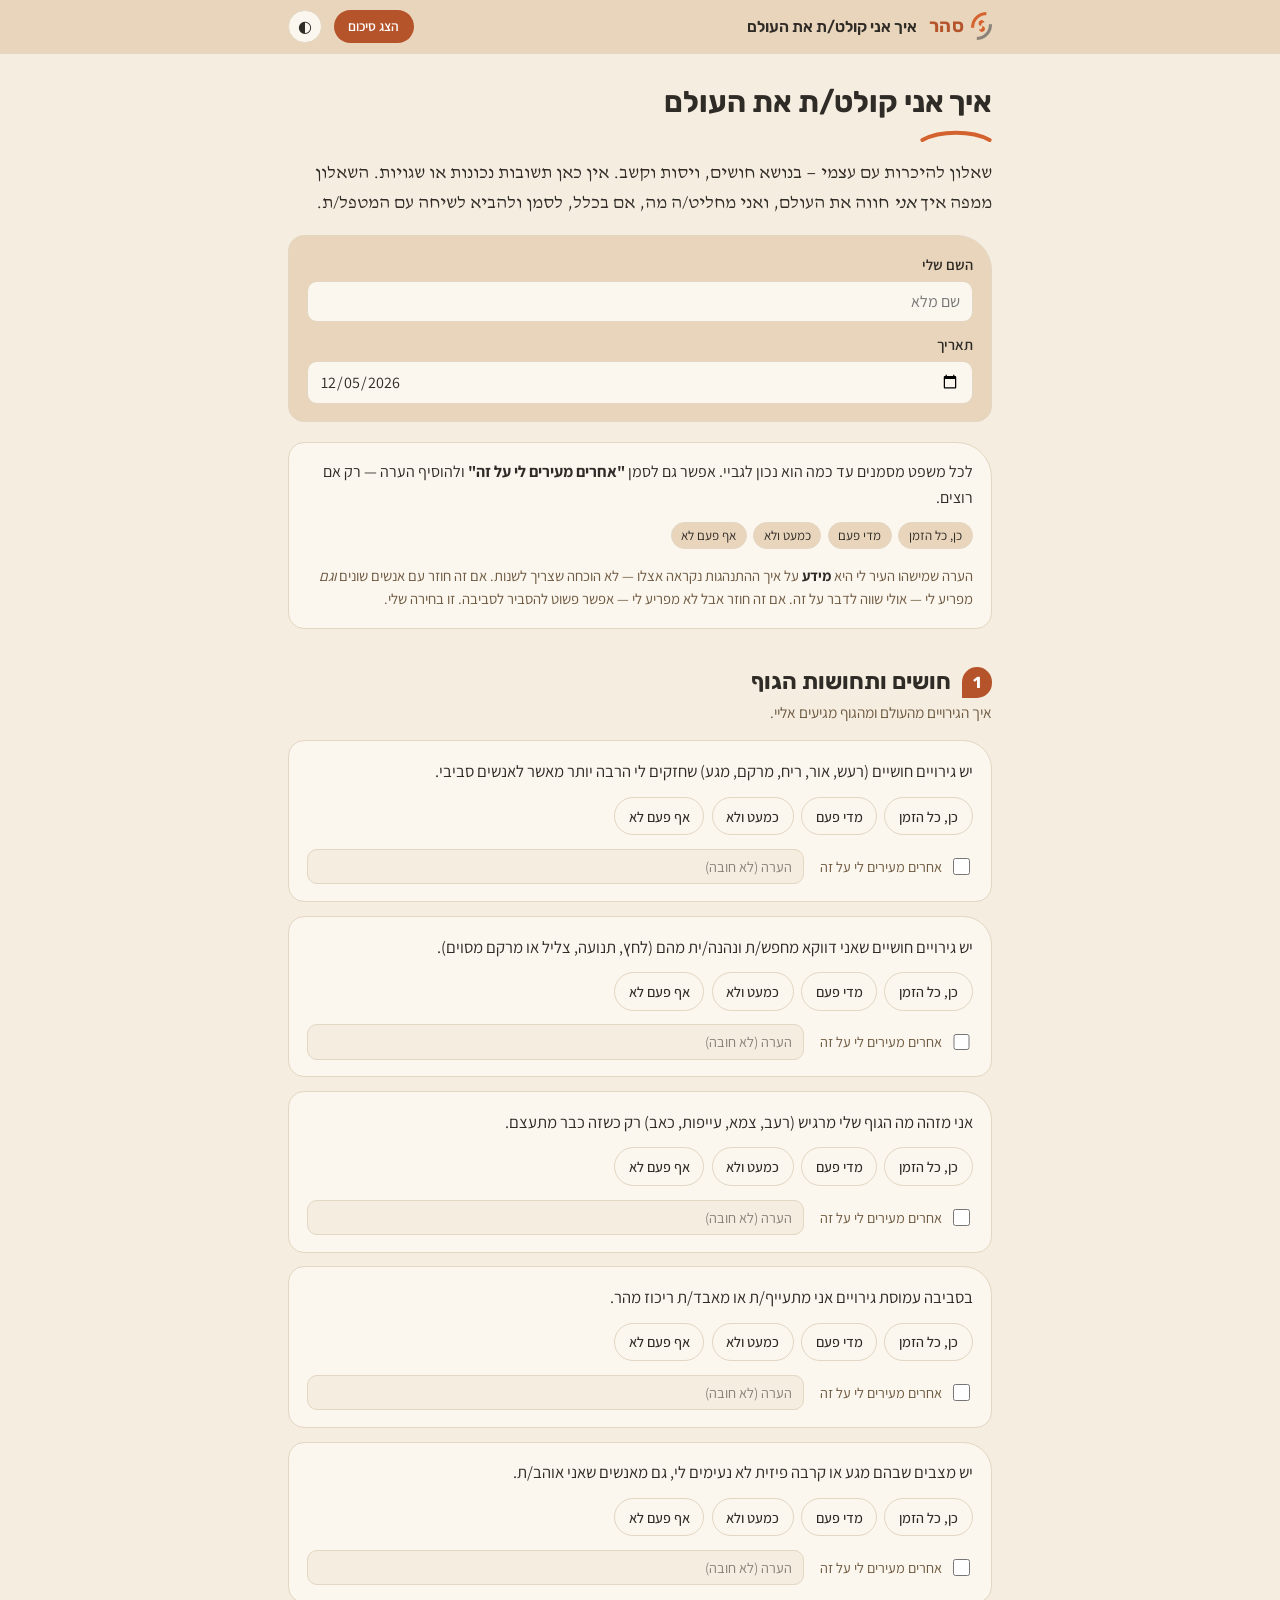
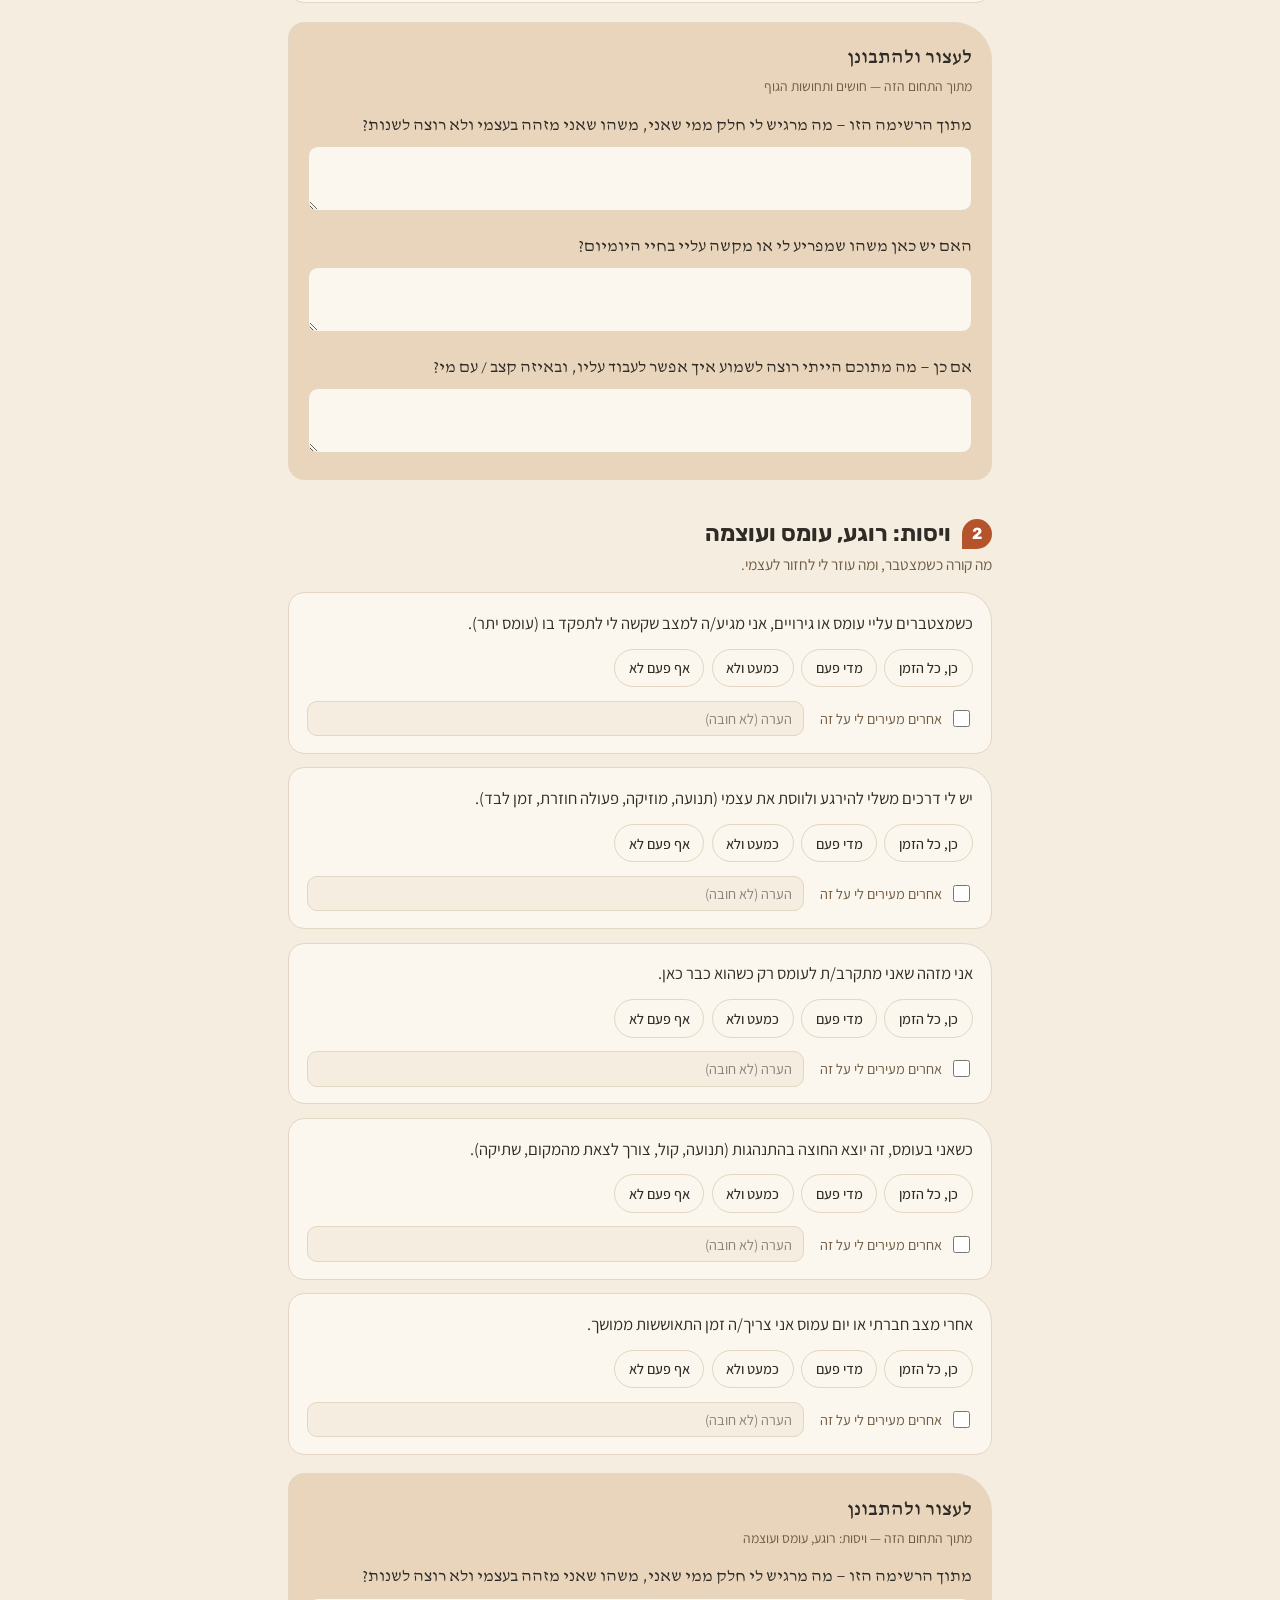
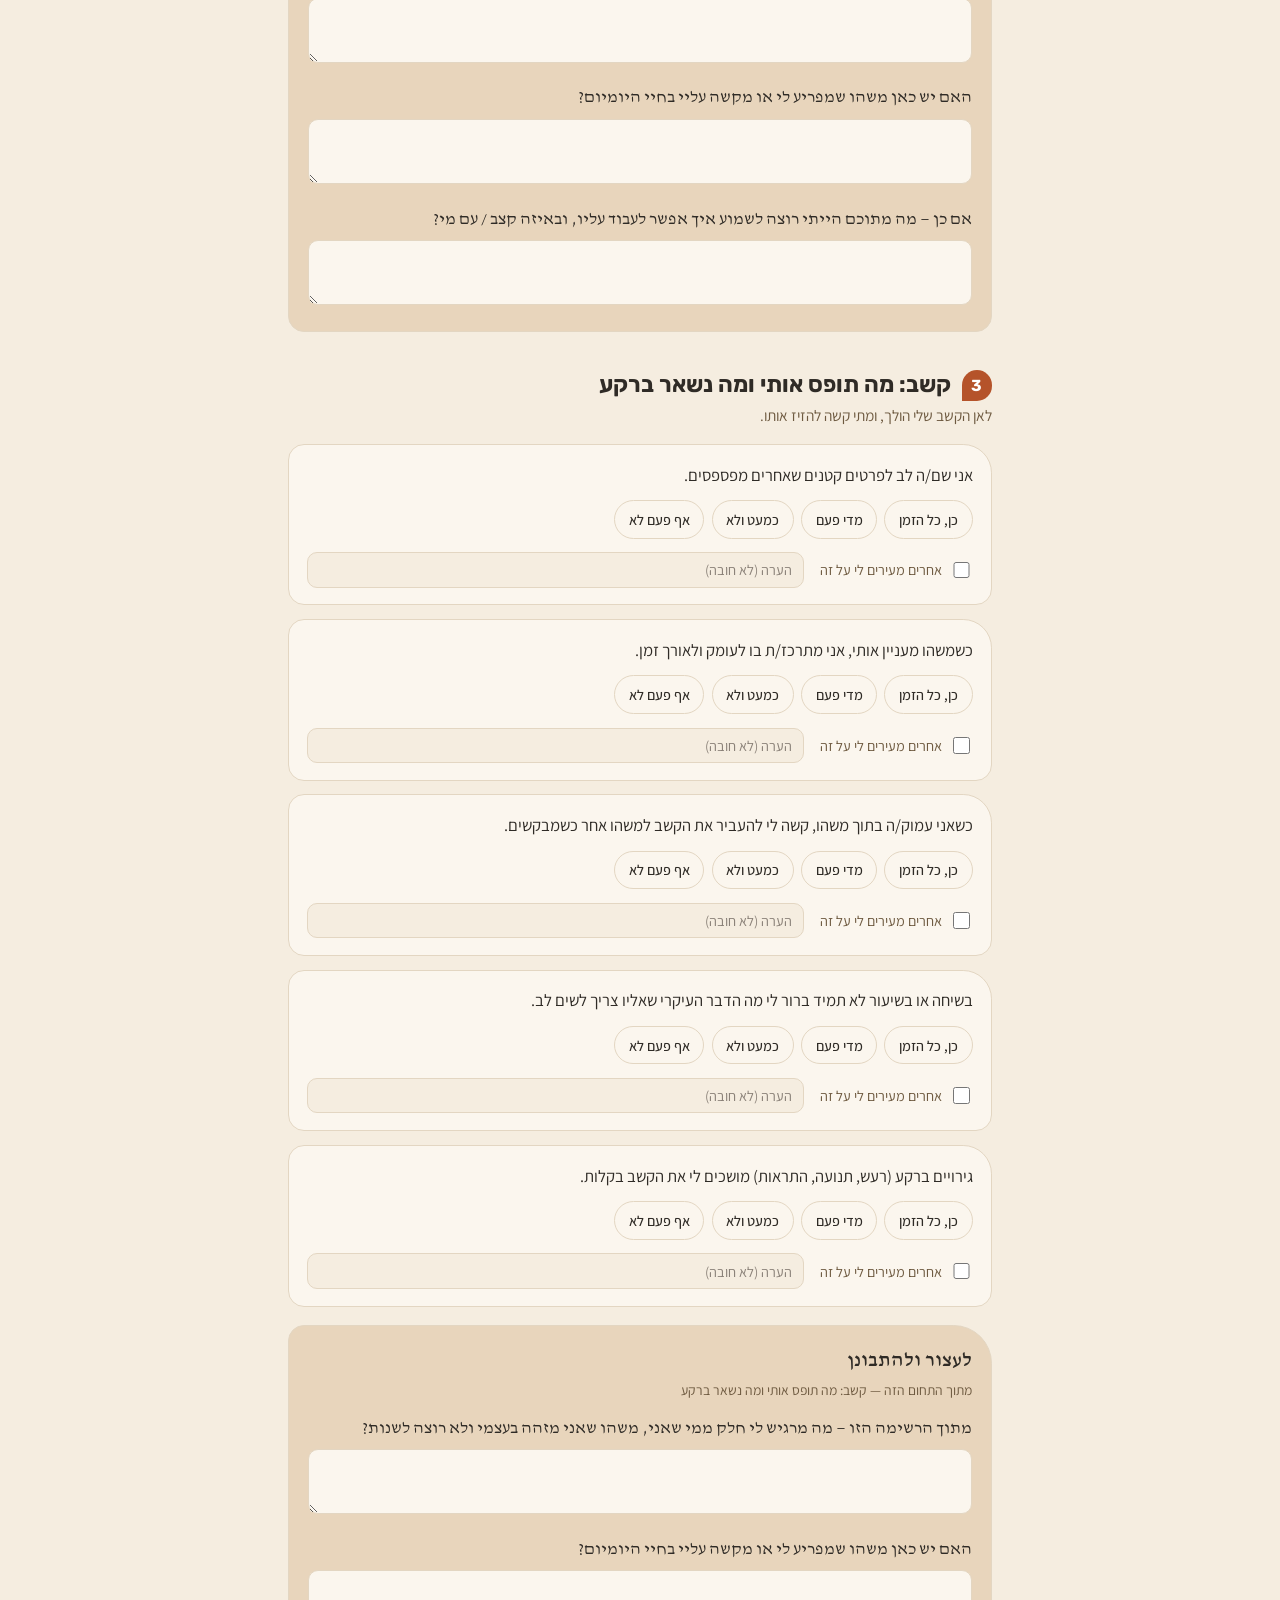
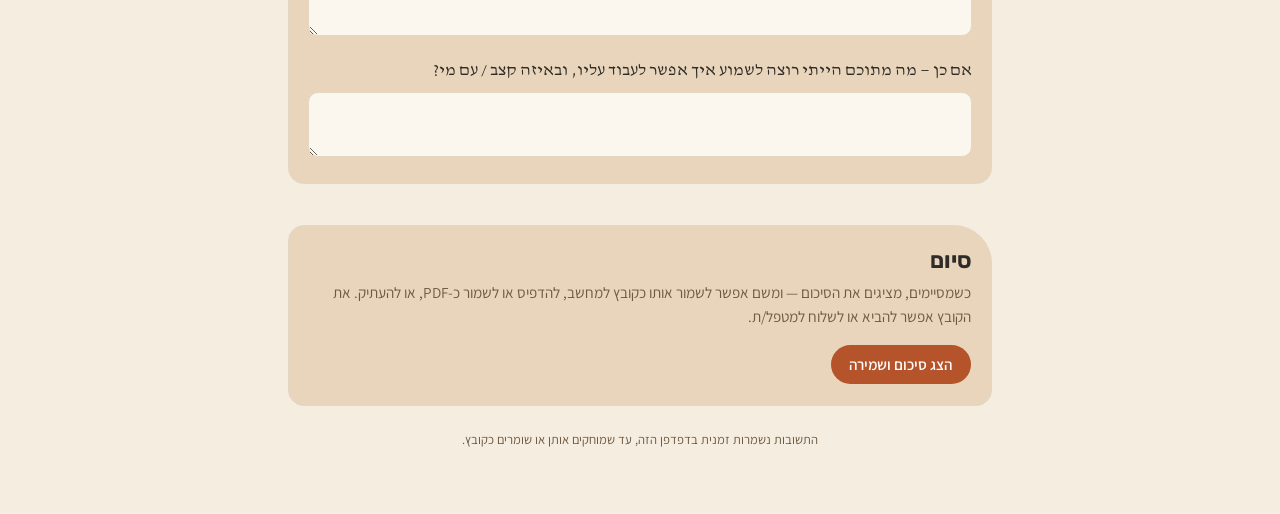
==== index.html @ 2cda66e0 "שמירה עצמית בלבד (הורדה/הדפסה/העתקה); הסרת שליחה ל-Drive ו-Apps Script Co-Authored-By: Claude Opus 4" ====
<!doctype html>
<html lang="he" dir="rtl">
<head>
<meta charset="utf-8">
<meta name="viewport" content="width=device-width, initial-scale=1, viewport-fit=cover">
<title>איך אני קולט את העולם — שאלון סהר</title>
<link rel="stylesheet" href="https://fonts.googleapis.com/css2?family=Rubik:wght@500;600;700&family=Assistant:wght@400;500;600;700&family=David+Libre:wght@400;500&display=swap">
<style>
  :root{
    --bg:#F5EDE0; --surface:#FBF6EE; --surface-2:#E8D5BC; --fg:#2F2B26;
    --muted:#6E5A40; --taupe:#8A8178; --line:#E3D6C2;
    --accent:#D4622E; --accent-strong:#B5532A; --chip:#FBF6EE; --err:#9a3b1f;
    --radius:16px; --maxw:46rem;
    --head:"Rubik",system-ui,-apple-system,"Segoe UI",sans-serif;
    --body:"Assistant",system-ui,-apple-system,"Segoe UI",sans-serif;
    --quote:"David Libre","Frank Ruhl Libre",Georgia,serif;
  }
  @media (prefers-color-scheme:dark){:root:not([data-theme="light"]){
    --bg:#241F1A; --surface:#2E2823; --surface-2:#39312A; --fg:#EDE4D6;
    --muted:#C2AE92; --taupe:#9E9488; --line:#413830;
    --accent:#E07B45; --accent-strong:#C9632F; --chip:#39312A; --err:#f0a07a; color-scheme:dark;
  }}
  :root[data-theme="dark"]{
    --bg:#241F1A; --surface:#2E2823; --surface-2:#39312A; --fg:#EDE4D6;
    --muted:#C2AE92; --taupe:#9E9488; --line:#413830;
    --accent:#E07B45; --accent-strong:#C9632F; --chip:#39312A; --err:#f0a07a; color-scheme:dark;
  }
  *{box-sizing:border-box}
  html,body{margin:0}
  body{background:var(--bg);color:var(--fg);font-family:var(--body);line-height:1.6;font-size:16px}
  img{max-width:100%}
  [hidden]{display:none!important}
  .wrap{max-width:var(--maxw);margin-inline:auto;
    padding-left:max(16px,env(safe-area-inset-left,0px));
    padding-right:max(16px,env(safe-area-inset-right,0px));
    padding-block:0 4rem}
  h1,h2,h3{font-family:var(--head);font-weight:700;text-wrap:balance;line-height:1.25;margin:0}
  p{margin:0}

  header.bar{position:sticky;top:0;z-index:11;background:var(--surface-2);border-bottom:1px solid var(--line)}
  .bar-inner{max-width:var(--maxw);margin-inline:auto;display:flex;align-items:center;gap:.75rem;
    padding-left:max(16px,env(safe-area-inset-left,0px));
    padding-right:max(16px,env(safe-area-inset-right,0px));padding-block:.6rem}
  .brand{display:flex;align-items:center;gap:.45rem;flex:none}
  .brand img{height:1.75rem;width:auto;display:block}
  .brandmark{font-family:var(--head);font-weight:700;font-size:1.15rem;color:var(--accent-strong);letter-spacing:.02em}
  .bar-inner h1{font-size:.98rem;font-weight:600;flex:1;min-width:0;color:var(--fg)}
  .bar-btn{font-family:var(--body);font-size:.85rem;font-weight:600;cursor:pointer;
    background:var(--surface);color:var(--fg);border:1px solid var(--line);
    border-radius:999px;padding:.4rem .85rem;white-space:nowrap}
  .bar-btn.primary{background:var(--accent-strong);color:#fff;border-color:transparent}
  .icon-btn{background:var(--surface);border:1px solid var(--line);border-radius:999px;width:2.1rem;height:2.1rem;
    cursor:pointer;color:var(--fg);font-size:1rem;display:grid;place-items:center;flex:none}

  .intro{margin-top:1.9rem}
  .intro h2{font-size:1.85rem;margin-bottom:.4rem}
  .arc{display:block;width:4.5rem;height:.9rem;margin-bottom:1rem}
  .lead{color:var(--fg);font-family:var(--quote);font-size:1.12rem;line-height:1.7}
  .lead em{font-style:italic}
  .note-box{background:var(--surface);border:1px solid var(--line);border-radius:var(--radius);
    border-top-right-radius:2.2rem;padding:1.05rem 1.15rem;margin-top:1.25rem}
  .note-box strong{color:var(--fg);font-weight:700}
  .scale-legend{display:flex;flex-wrap:wrap;gap:.4rem;margin-top:.7rem;font-size:.82rem;color:var(--muted)}
  .scale-legend span{background:var(--surface-2);border:1px solid var(--line);border-radius:999px;padding:.15rem .6rem;color:var(--fg)}

  .name-box{background:var(--surface-2);border:1px solid var(--line);border-radius:var(--radius);
    border-top-right-radius:2.2rem;padding:1.05rem 1.15rem;margin-top:1rem;display:grid;gap:.7rem}
  .name-box .fld{display:flex;flex-direction:column;gap:.3rem}
  .name-box label{font-size:.92rem;font-weight:600;color:var(--fg)}
  .name-box input{background:var(--surface);border:1px solid var(--line);border-radius:10px;
    padding:.55rem .7rem;font-family:var(--body);font-size:1rem;color:var(--fg)}
  .name-box .hint{font-size:.82rem;color:var(--muted);font-weight:400}

  .domain{margin-top:2.4rem}
  .domain-head{display:flex;align-items:center;gap:.65rem;margin-bottom:.15rem}
  .domain-num{font-family:var(--head);font-weight:700;color:#fff;background:var(--accent-strong);
    width:1.9rem;height:1.9rem;border-radius:999px 999px 999px .35rem;display:grid;place-items:center;font-size:1rem;flex:none}
  .domain h3{font-size:1.42rem}
  .domain-sub{color:var(--muted);font-size:.96rem;margin:.1rem 0 1rem}
  .item-group{font-family:var(--head);font-weight:600;font-size:.98rem;color:var(--accent-strong);margin:1.1rem .2rem .4rem}

  .item{background:var(--surface);border:1px solid var(--line);border-radius:var(--radius);
    border-top-right-radius:1.8rem;padding:1.05rem 1.15rem;margin-bottom:.85rem}
  .item fieldset{border:0;margin:0;padding:0}
  .item legend{font-size:1.04rem;padding:0;margin-bottom:.75rem;display:block;color:var(--fg)}
  .scale{display:flex;flex-wrap:wrap;gap:.45rem}
  .scale input{position:absolute;opacity:0;width:1px;height:1px}
  .scale label{cursor:pointer;border:1px solid var(--line);background:var(--chip);color:var(--fg);
    border-radius:999px;padding:.42rem .85rem;font-size:.9rem;font-weight:500;user-select:none;
    transition:background .12s,border-color .12s}
  .scale input:checked+label{background:var(--accent);color:#fff;border-color:transparent;font-weight:600}
  .scale input:focus-visible+label{outline:2px solid var(--accent-strong);outline-offset:2px}
  .item-extra{display:flex;flex-wrap:wrap;align-items:center;gap:.6rem 1rem;margin-top:.85rem}
  .chk{display:inline-flex;align-items:center;gap:.45rem;font-size:.9rem;color:var(--muted);cursor:pointer}
  .chk input{width:1.05rem;height:1.05rem;accent-color:var(--accent);cursor:pointer}
  .note-field{flex:1;min-width:11rem}
  .note-field input{width:100%;background:var(--bg);border:1px solid var(--line);border-radius:10px;
    padding:.45rem .65rem;font-family:var(--body);font-size:.9rem;color:var(--fg)}
  .note-field input::placeholder{color:var(--taupe)}

  .reflect{background:var(--surface-2);border:1px solid var(--line);border-radius:var(--radius);
    border-top-right-radius:2.4rem;padding:1.15rem 1.2rem;margin-top:1.15rem}
  .reflect h4{font-family:var(--quote);font-size:1.25rem;margin:0 0 .15rem;font-weight:500;color:var(--fg)}
  .reflect .r-sub{color:var(--muted);font-size:.86rem;margin-bottom:.9rem}
  .reflect label.q{display:block;font-family:var(--quote);font-size:1.05rem;margin:.95rem 0 .4rem;color:var(--fg)}
  .reflect textarea{width:100%;min-height:3.2rem;resize:vertical;background:var(--surface);
    border:1px solid var(--line);border-radius:10px;padding:.55rem .7rem;font-family:var(--body);
    font-size:.95rem;color:var(--fg);line-height:1.5}

  .summary{margin-top:2.6rem;background:var(--surface);border:1px solid var(--line);
    border-radius:var(--radius);border-top-right-radius:2.4rem;padding:1.25rem 1.25rem 1.5rem}
  .summary h2{font-size:1.5rem;margin-bottom:.3rem}
  .summary .actions{display:flex;flex-wrap:wrap;gap:.6rem;margin:.95rem 0 1.1rem}
  .sum-group{margin-top:1.4rem}
  .sum-group h3{font-size:1.12rem;color:var(--fg);margin-bottom:.5rem;padding-bottom:.3rem;border-bottom:2px solid var(--surface-2)}
  .sum-group .none{color:var(--muted);font-size:.9rem}
  .sum-list{list-style:none;padding:0;margin:0;display:flex;flex-direction:column;gap:.4rem}
  .sum-list li{background:var(--bg);border:1px solid var(--line);border-radius:10px;padding:.5rem 1.7rem .5rem .7rem;font-size:.92rem;position:relative}
  .sum-list li::before{content:"";position:absolute;right:.65rem;top:.92rem;width:.55rem;height:.55rem;
    border:2px solid var(--accent);border-top-color:transparent;border-left-color:transparent;border-radius:50%;transform:rotate(45deg)}
  .sum-list .tag{display:inline-block;font-size:.76rem;color:var(--accent-strong);font-weight:700;margin-inline-start:.4rem}
  .sum-list .mnote{display:block;color:var(--muted);font-size:.82rem;margin-top:.2rem}
  .sum-r{margin:.5rem 0 0}
  .sum-r dt{font-family:var(--quote);font-size:.98rem;margin-top:.65rem;color:var(--fg)}
  .sum-r dd{margin:.15rem 0 0;color:var(--muted);font-size:.9rem;white-space:pre-wrap}

  .submit-box{margin-top:2.6rem;background:var(--surface-2);border:1px solid var(--line);
    border-radius:var(--radius);border-top-right-radius:2.4rem;padding:1.3rem 1.25rem}
  .submit-box h2{font-size:1.4rem;margin-bottom:.3rem}
  .submit-box p{color:var(--muted);font-size:.95rem}
  .submit-box .actions{display:flex;flex-wrap:wrap;gap:.6rem;margin-top:1rem}
  .submit-box .bar-btn{font-size:.95rem;padding:.55rem 1.1rem}
  #sendStatus{margin-top:.9rem;font-weight:600;font-size:.95rem}
  #sendStatus.ok{color:var(--accent-strong)}
  #sendStatus.err{color:var(--err)}

  .saved-hint{color:var(--muted);font-size:.8rem;margin-top:1.5rem;text-align:center}
  @media (prefers-reduced-motion:reduce){*{transition:none!important}}
  @media print{
    header.bar,.intro,#app,.submit-box,.saved-hint,.summary .actions,.summary>.lead{display:none!important}
    body{background:#fff;color:#000}
    .summary{margin:0;border:0;background:#fff;padding:0}
    .sum-list li{background:#fff;border:1px solid #ccc}
    .sum-list li::before{border-color:#000}
  }
</style>
</head>
<body>

<header class="bar">
  <div class="bar-inner">
    <span class="brand"><img src="logo.png" alt="לוגו סהר"><span class="brandmark">סהר</span></span>
    <h1>איך אני קולט/ת את העולם</h1>
    <button class="bar-btn primary" id="btnSummary">הצג סיכום</button>
    <button class="icon-btn" id="btnTheme" aria-label="מצב תצוגה בהיר/כהה">◐</button>
  </div>
</header>

<main class="wrap">
  <section class="intro">
    <h2>איך אני קולט/ת את העולם</h2>
    <svg class="arc" viewBox="0 0 90 18" fill="none" aria-hidden="true"><path d="M3 15 C 25 3, 65 3, 87 15" stroke="#D4622E" stroke-width="5" stroke-linecap="round"/></svg>
    <p class="lead">שאלון להיכרות עם עצמי — בנושא חושים, ויסות וקשב. אין כאן תשובות נכונות או שגויות. השאלון ממפה איך <em>אני</em> חווה את העולם, ואני מחליט/ה מה, אם בכלל, לסמן ולהביא לשיחה עם המטפל/ת.</p>

    <div class="name-box">
      <div class="fld">
        <label for="respName">השם שלי</label>
        <input id="respName" type="text" autocomplete="name" placeholder="שם מלא">
      </div>
      <div class="fld">
        <label for="respDate">תאריך</label>
        <input id="respDate" type="date">
      </div>
    </div>

    <div class="note-box">
      <p>לכל משפט מסמנים עד כמה הוא נכון לגביי. אפשר גם לסמן <strong>"אחרים מעירים לי על זה"</strong> ולהוסיף הערה — רק אם רוצים.</p>
      <div class="scale-legend">
        <span>כן, כל הזמן</span><span>מדי פעם</span><span>כמעט ולא</span><span>אף פעם לא</span>
      </div>
      <p style="margin-top:.9rem;font-size:.92rem;color:var(--muted)">הערה שמישהו העיר לי היא <strong>מידע</strong> על איך ההתנהגות נקראה אצלו — לא הוכחה שצריך לשנות. אם זה חוזר עם אנשים שונים <em>וגם</em> מפריע לי — אולי שווה לדבר על זה. אם זה חוזר אבל לא מפריע לי — אפשר פשוט להסביר לסביבה. זו בחירה שלי.</p>
    </div>
  </section>

  <div id="app"></div>

  <section class="summary" id="summary" hidden>
    <h2>הסיכום שלי</h2>
    <p class="lead" style="font-size:1rem">תמונת מצב רגעית, להבאה לשיחה עם המטפל/ת.</p>
    <div class="actions">
      <button class="bar-btn primary" id="btnDownload">שמירה כקובץ</button>
      <button class="bar-btn" id="btnPrint">הדפסה / PDF</button>
      <button class="bar-btn" id="btnCopy">העתקת הסיכום</button>
      <button class="bar-btn" id="btnCloseSum">סגירה</button>
    </div>
    <div id="summaryBody"></div>
  </section>

  <section class="submit-box">
    <h2>סיום</h2>
    <p>כשמסיימים, מציגים את הסיכום — ומשם אפשר לשמור אותו כקובץ למחשב, להדפיס או לשמור כ-PDF, או להעתיק. את הקובץ אפשר להביא או לשלוח למטפל/ת.</p>
    <div class="actions">
      <button class="bar-btn primary" id="btnSummary2">הצג סיכום ושמירה</button>
    </div>
  </section>

  <p class="saved-hint">התשובות נשמרות זמנית בדפדפן הזה, עד שמוחקים אותן או שומרים כקובץ.</p>
</main>

<script>
(function(){
  var SCALE=[
    {v:"always",t:"כן, כל הזמן"},
    {v:"sometimes",t:"מדי פעם"},
    {v:"rarely",t:"כמעט ולא"},
    {v:"never",t:"אף פעם לא"}
  ];
  var REFLECT=[
    {id:"r1",q:"מתוך הרשימה הזו — מה מרגיש לי חלק ממי שאני, משהו שאני מזהה בעצמי ולא רוצה לשנות?"},
    {id:"r2",q:"האם יש כאן משהו שמפריע לי או מקשה עליי בחיי היומיום?"},
    {id:"r3",q:"אם כן — מה מתוכם הייתי רוצה לשמוע איך אפשר לעבוד עליו, ובאיזה קצב / עם מי?"}
  ];
  var DOMAINS=[
    {id:"d1",title:"חושים ותחושות הגוף",sub:"איך הגירויים מהעולם ומהגוף מגיעים אליי.",items:[
      {id:"d1q1",t:"יש גירויים חושיים (רעש, אור, ריח, מרקם, מגע) שחזקים לי הרבה יותר מאשר לאנשים סביבי."},
      {id:"d1q2",t:"יש גירויים חושיים שאני דווקא מחפש/ת ונהנה/ית מהם (לחץ, תנועה, צליל או מרקם מסוים)."},
      {id:"d1q3",t:"אני מזהה מה הגוף שלי מרגיש (רעב, צמא, עייפות, כאב) רק כשזה כבר מתעצם."},
      {id:"d1q4",t:"בסביבה עמוסת גירויים אני מתעייף/ת או מאבד/ת ריכוז מהר."},
      {id:"d1q5",t:"יש מצבים שבהם מגע או קרבה פיזית לא נעימים לי, גם מאנשים שאני אוהב/ת."}
    ]},
    {id:"d2",title:"ויסות: רוגע, עומס ועוצמה",sub:"מה קורה כשמצטבר, ומה עוזר לי לחזור לעצמי.",items:[
      {id:"d2q1",t:"כשמצטברים עליי עומס או גירויים, אני מגיע/ה למצב שקשה לי לתפקד בו (עומס יתר)."},
      {id:"d2q2",t:"יש לי דרכים משלי להירגע ולווסת את עצמי (תנועה, מוזיקה, פעולה חוזרת, זמן לבד)."},
      {id:"d2q3",t:"אני מזהה שאני מתקרב/ת לעומס רק כשהוא כבר כאן."},
      {id:"d2q4",t:"כשאני בעומס, זה יוצא החוצה בהתנהגות (תנועה, קול, צורך לצאת מהמקום, שתיקה)."},
      {id:"d2q5",t:"אחרי מצב חברתי או יום עמוס אני צריך/ה זמן התאוששות ממושך."}
    ]},
    {id:"d3",title:"קשב: מה תופס אותי ומה נשאר ברקע",sub:"לאן הקשב שלי הולך, ומתי קשה להזיז אותו.",items:[
      {id:"d3q1",t:"אני שם/ה לב לפרטים קטנים שאחרים מפספסים."},
      {id:"d3q2",t:"כשמשהו מעניין אותי, אני מתרכז/ת בו לעומק ולאורך זמן."},
      {id:"d3q3",t:"כשאני עמוק/ה בתוך משהו, קשה לי להעביר את הקשב למשהו אחר כשמבקשים."},
      {id:"d3q4",t:"בשיחה או בשיעור לא תמיד ברור לי מה הדבר העיקרי שאליו צריך לשים לב."},
      {id:"d3q5",t:"גירויים ברקע (רעש, תנועה, התראות) מושכים לי את הקשב בקלות."}
    ]}
  ];

  var STORE_KEY="sahar_q1_sensory_v1";
  var state=load();

  function load(){try{return JSON.parse(localStorage.getItem(STORE_KEY))||{}}catch(e){return {}}}
  function save(){try{localStorage.setItem(STORE_KEY,JSON.stringify(state))}catch(e){}}

  // theme
  try{var th=localStorage.getItem("sahar_q1_theme");if(th)document.documentElement.setAttribute("data-theme",th);}catch(e){}
  document.getElementById("btnTheme").addEventListener("click",function(){
    var cur=document.documentElement.getAttribute("data-theme");
    var isDark=cur?cur==="dark":matchMedia("(prefers-color-scheme:dark)").matches;
    var next=isDark?"light":"dark";
    document.documentElement.setAttribute("data-theme",next);
    try{localStorage.setItem("sahar_q1_theme",next)}catch(e){}
  });

  // name + date
  var nameInput=document.getElementById("respName");
  var dateInput=document.getElementById("respDate");
  nameInput.value=state._name||"";
  if(state._date){dateInput.value=state._date;}
  else{var t=new Date();dateInput.value=t.getFullYear()+"-"+String(t.getMonth()+1).padStart(2,"0")+"-"+String(t.getDate()).padStart(2,"0");state._date=dateInput.value;}
  nameInput.addEventListener("input",function(){state._name=nameInput.value;save();});
  dateInput.addEventListener("input",function(){state._date=dateInput.value;save();});

  var app=document.getElementById("app");
  DOMAINS.forEach(function(d,di){
    var sec=document.createElement("section");sec.className="domain";
    sec.innerHTML='<div class="domain-head"><span class="domain-num">'+(di+1)+'</span><h3>'+d.title+'</h3></div>'+
             '<p class="domain-sub">'+d.sub+'</p>';
    d.items.forEach(function(it){
      if(it.head){var gh=document.createElement("div");gh.className="item-group";gh.textContent=it.head;sec.appendChild(gh);}
      var cur=state[it.id]||{};
      var box=document.createElement("div");box.className="item";
      var fs=document.createElement("fieldset");
      var lg=document.createElement("legend");lg.textContent=it.t;fs.appendChild(lg);
      var scale=document.createElement("div");scale.className="scale";
      SCALE.forEach(function(s){
        var inid=it.id+"_"+s.v;
        var inp=document.createElement("input");inp.type="radio";inp.name=it.id;inp.id=inid;inp.value=s.v;
        if(cur.scale===s.v)inp.checked=true;
        inp.addEventListener("change",function(){setField(it.id,"scale",s.v)});
        var lab=document.createElement("label");lab.setAttribute("for",inid);lab.textContent=s.t;
        scale.appendChild(inp);scale.appendChild(lab);
      });
      fs.appendChild(scale);
      var extra=document.createElement("div");extra.className="item-extra";
      var chkL=document.createElement("label");chkL.className="chk";
      var chk=document.createElement("input");chk.type="checkbox";chk.id=it.id+"_rem";
      if(cur.remark)chk.checked=true;
      chk.addEventListener("change",function(){setField(it.id,"remark",chk.checked)});
      chkL.appendChild(chk);chkL.appendChild(document.createTextNode("אחרים מעירים לי על זה"));
      var nf=document.createElement("div");nf.className="note-field";
      var ni=document.createElement("input");ni.type="text";ni.id=it.id+"_note";ni.placeholder="הערה (לא חובה)";
      ni.value=cur.note||"";
      ni.addEventListener("input",function(){setField(it.id,"note",ni.value)});
      nf.appendChild(ni);
      extra.appendChild(chkL);extra.appendChild(nf);
      fs.appendChild(extra);
      box.appendChild(fs);sec.appendChild(box);
    });
    var ref=document.createElement("div");ref.className="reflect";
    ref.innerHTML='<h4>לעצור ולהתבונן</h4><p class="r-sub">מתוך התחום הזה — '+d.title+'</p>';
    REFLECT.forEach(function(r){
      var rid=d.id+"_"+r.id;
      var lab=document.createElement("label");lab.className="q";lab.setAttribute("for",rid);lab.textContent=r.q;
      var ta=document.createElement("textarea");ta.id=rid;ta.value=(state[rid]||"");
      ta.addEventListener("input",function(){state[rid]=ta.value;save()});
      ref.appendChild(lab);ref.appendChild(ta);
    });
    sec.appendChild(ref);
    app.appendChild(sec);
  });

  function setField(itemId,key,val){if(!state[itemId])state[itemId]={};state[itemId][key]=val;save();}

  function scaleLabel(v){for(var i=0;i<SCALE.length;i++)if(SCALE[i].v===v)return SCALE[i].t;return "";}
  function buildSummary(){
    var body=document.getElementById("summaryBody");body.innerHTML="";
    DOMAINS.forEach(function(d){
      var g=document.createElement("div");g.className="sum-group";
      g.innerHTML='<h3>'+d.title+'</h3>';
      var freq=d.items.filter(function(it){var c=state[it.id]||{};return c.scale==="always"||c.scale==="sometimes";});
      if(freq.length){
        var ul=document.createElement("ul");ul.className="sum-list";
        freq.forEach(function(it){var c=state[it.id]||{};
          var li=document.createElement("li");li.textContent=it.t;
          var tag=document.createElement("span");tag.className="tag";tag.textContent="· "+scaleLabel(c.scale);li.appendChild(tag);
          if(c.remark){var t2=document.createElement("span");t2.className="tag";t2.textContent="· מעירים לי";li.appendChild(t2);}
          if(c.note&&c.note.trim()){var mn=document.createElement("span");mn.className="mnote";mn.textContent="הערה: "+c.note.trim();li.appendChild(mn);}
          ul.appendChild(li);
        });
        g.appendChild(ul);
      }else{var p=document.createElement("p");p.className="none";p.textContent="לא סומנו פריטים שקורים לי לעיתים קרובות בתחום הזה.";g.appendChild(p);}
      var dl=document.createElement("dl");dl.className="sum-r";var any=false;
      REFLECT.forEach(function(r){var val=(state[d.id+"_"+r.id]||"").trim();if(val){any=true;
        var dt=document.createElement("dt");dt.textContent=r.q;var dd=document.createElement("dd");dd.textContent=val;dl.appendChild(dt);dl.appendChild(dd);}});
      if(any)g.appendChild(dl);
      body.appendChild(g);
    });
  }
  function summaryText(){
    var out=["הסיכום שלי — איך אני קולט/ת את העולם (חושים, ויסות, קשב)"];
    out.push("שם: "+(state._name||"")+"   תאריך: "+(state._date||""));
    out.push("");
    DOMAINS.forEach(function(d){
      out.push("■ "+d.title);
      var freq=d.items.filter(function(it){var c=state[it.id]||{};return c.scale==="always"||c.scale==="sometimes";});
      if(freq.length){
        freq.forEach(function(it){var c=state[it.id]||{};
          out.push("  • "+it.t+" ["+scaleLabel(c.scale)+(c.remark?" · מעירים לי":"")+"]");
          if(c.note&&c.note.trim())out.push("      הערה: "+c.note.trim());
        });
      }else{out.push("  (לא סומנו פריטים שכיחים)");}
      REFLECT.forEach(function(r){var val=(state[d.id+"_"+r.id]||"").trim();if(val){out.push("  ↳ "+r.q);out.push("     "+val);}});
      out.push("");
    });
    return out.join("\n");
  }

  var summaryEl=document.getElementById("summary");
  function showSummary(){buildSummary();summaryEl.hidden=false;summaryEl.scrollIntoView({behavior:"smooth",block:"start"});}
  document.getElementById("btnSummary").addEventListener("click",showSummary);
  document.getElementById("btnSummary2").addEventListener("click",showSummary);
  document.getElementById("btnCloseSum").addEventListener("click",function(){summaryEl.hidden=true;});
  document.getElementById("btnCopy").addEventListener("click",function(){
    var txt=summaryText();var btn=this;
    function ok(){btn.textContent="הועתק ✓";setTimeout(function(){btn.textContent="העתקת הסיכום"},1800);}
    function fallback(){var ta=document.createElement("textarea");ta.value=txt;ta.style.position="fixed";ta.style.opacity="0";
      document.body.appendChild(ta);ta.focus();ta.select();try{document.execCommand("copy");ok();}catch(e){btn.textContent="לא ניתן להעתיק";}document.body.removeChild(ta);}
    if(navigator.clipboard&&navigator.clipboard.writeText){navigator.clipboard.writeText(txt).then(ok).catch(fallback);}else{fallback();}
  });
  document.getElementById("btnDownload").addEventListener("click",function(){
    var txt=summaryText();
    var nm=(state._name||"סיכום").trim().replace(/[\\\/:*?"<>|]/g,"-");
    var fn="סיכום שאלון - "+nm+(state._date?(" - "+state._date):"")+".txt";
    var blob=new Blob(["﻿"+txt],{type:"text/plain;charset=utf-8"});
    var url=URL.createObjectURL(blob);
    var a=document.createElement("a");a.href=url;a.download=fn;document.body.appendChild(a);a.click();
    setTimeout(function(){URL.revokeObjectURL(url);a.remove();},0);
  });
  document.getElementById("btnPrint").addEventListener("click",function(){window.print();});
})();
</script>
</body>
</html>
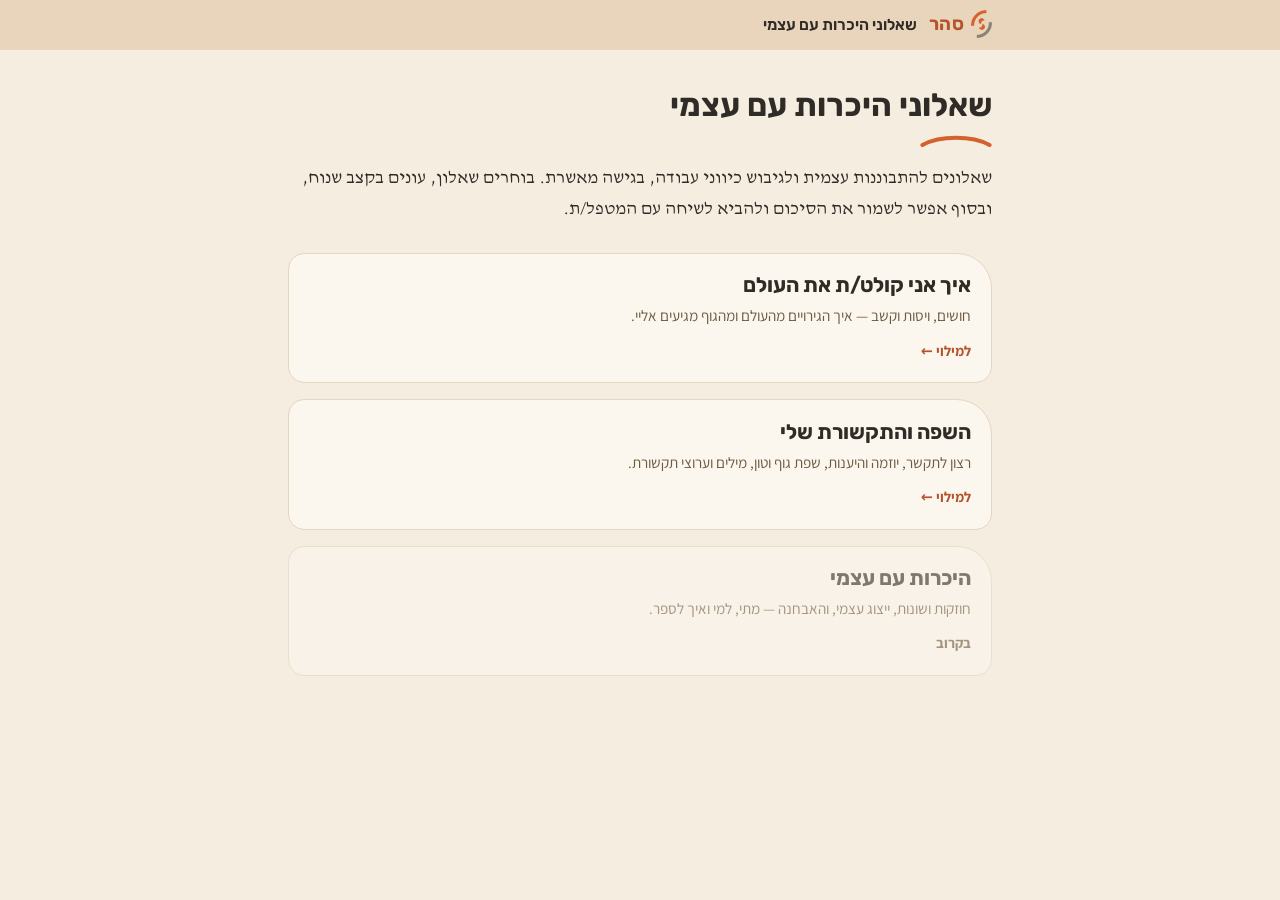
==== commit 87e85ea7: "מבנה רב-עמודים: עמוד נחיתה + מנוע משותף; תיקוני שאלון 1; הטמעת שאלון 2 (השפה והתקשורת) Co-Authored-B" ====
--- a/index.html
+++ b/index.html
@@ -3,390 +3,43 @@
 <head>
 <meta charset="utf-8">
 <meta name="viewport" content="width=device-width, initial-scale=1, viewport-fit=cover">
-<title>איך אני קולט את העולם — שאלון סהר</title>
+<title>שאלוני סהר</title>
+<link rel="icon" href="logo.png">
 <link rel="stylesheet" href="https://fonts.googleapis.com/css2?family=Rubik:wght@500;600;700&family=Assistant:wght@400;500;600;700&family=David+Libre:wght@400;500&display=swap">
-<style>
-  :root{
-    --bg:#F5EDE0; --surface:#FBF6EE; --surface-2:#E8D5BC; --fg:#2F2B26;
-    --muted:#6E5A40; --taupe:#8A8178; --line:#E3D6C2;
-    --accent:#D4622E; --accent-strong:#B5532A; --chip:#FBF6EE; --err:#9a3b1f;
-    --radius:16px; --maxw:46rem;
-    --head:"Rubik",system-ui,-apple-system,"Segoe UI",sans-serif;
-    --body:"Assistant",system-ui,-apple-system,"Segoe UI",sans-serif;
-    --quote:"David Libre","Frank Ruhl Libre",Georgia,serif;
-  }
-  @media (prefers-color-scheme:dark){:root:not([data-theme="light"]){
-    --bg:#241F1A; --surface:#2E2823; --surface-2:#39312A; --fg:#EDE4D6;
-    --muted:#C2AE92; --taupe:#9E9488; --line:#413830;
-    --accent:#E07B45; --accent-strong:#C9632F; --chip:#39312A; --err:#f0a07a; color-scheme:dark;
-  }}
-  :root[data-theme="dark"]{
-    --bg:#241F1A; --surface:#2E2823; --surface-2:#39312A; --fg:#EDE4D6;
-    --muted:#C2AE92; --taupe:#9E9488; --line:#413830;
-    --accent:#E07B45; --accent-strong:#C9632F; --chip:#39312A; --err:#f0a07a; color-scheme:dark;
-  }
-  *{box-sizing:border-box}
-  html,body{margin:0}
-  body{background:var(--bg);color:var(--fg);font-family:var(--body);line-height:1.6;font-size:16px}
-  img{max-width:100%}
-  [hidden]{display:none!important}
-  .wrap{max-width:var(--maxw);margin-inline:auto;
-    padding-left:max(16px,env(safe-area-inset-left,0px));
-    padding-right:max(16px,env(safe-area-inset-right,0px));
-    padding-block:0 4rem}
-  h1,h2,h3{font-family:var(--head);font-weight:700;text-wrap:balance;line-height:1.25;margin:0}
-  p{margin:0}
-
-  header.bar{position:sticky;top:0;z-index:11;background:var(--surface-2);border-bottom:1px solid var(--line)}
-  .bar-inner{max-width:var(--maxw);margin-inline:auto;display:flex;align-items:center;gap:.75rem;
-    padding-left:max(16px,env(safe-area-inset-left,0px));
-    padding-right:max(16px,env(safe-area-inset-right,0px));padding-block:.6rem}
-  .brand{display:flex;align-items:center;gap:.45rem;flex:none}
-  .brand img{height:1.75rem;width:auto;display:block}
-  .brandmark{font-family:var(--head);font-weight:700;font-size:1.15rem;color:var(--accent-strong);letter-spacing:.02em}
-  .bar-inner h1{font-size:.98rem;font-weight:600;flex:1;min-width:0;color:var(--fg)}
-  .bar-btn{font-family:var(--body);font-size:.85rem;font-weight:600;cursor:pointer;
-    background:var(--surface);color:var(--fg);border:1px solid var(--line);
-    border-radius:999px;padding:.4rem .85rem;white-space:nowrap}
-  .bar-btn.primary{background:var(--accent-strong);color:#fff;border-color:transparent}
-  .icon-btn{background:var(--surface);border:1px solid var(--line);border-radius:999px;width:2.1rem;height:2.1rem;
-    cursor:pointer;color:var(--fg);font-size:1rem;display:grid;place-items:center;flex:none}
-
-  .intro{margin-top:1.9rem}
-  .intro h2{font-size:1.85rem;margin-bottom:.4rem}
-  .arc{display:block;width:4.5rem;height:.9rem;margin-bottom:1rem}
-  .lead{color:var(--fg);font-family:var(--quote);font-size:1.12rem;line-height:1.7}
-  .lead em{font-style:italic}
-  .note-box{background:var(--surface);border:1px solid var(--line);border-radius:var(--radius);
-    border-top-right-radius:2.2rem;padding:1.05rem 1.15rem;margin-top:1.25rem}
-  .note-box strong{color:var(--fg);font-weight:700}
-  .scale-legend{display:flex;flex-wrap:wrap;gap:.4rem;margin-top:.7rem;font-size:.82rem;color:var(--muted)}
-  .scale-legend span{background:var(--surface-2);border:1px solid var(--line);border-radius:999px;padding:.15rem .6rem;color:var(--fg)}
-
-  .name-box{background:var(--surface-2);border:1px solid var(--line);border-radius:var(--radius);
-    border-top-right-radius:2.2rem;padding:1.05rem 1.15rem;margin-top:1rem;display:grid;gap:.7rem}
-  .name-box .fld{display:flex;flex-direction:column;gap:.3rem}
-  .name-box label{font-size:.92rem;font-weight:600;color:var(--fg)}
-  .name-box input{background:var(--surface);border:1px solid var(--line);border-radius:10px;
-    padding:.55rem .7rem;font-family:var(--body);font-size:1rem;color:var(--fg)}
-  .name-box .hint{font-size:.82rem;color:var(--muted);font-weight:400}
-
-  .domain{margin-top:2.4rem}
-  .domain-head{display:flex;align-items:center;gap:.65rem;margin-bottom:.15rem}
-  .domain-num{font-family:var(--head);font-weight:700;color:#fff;background:var(--accent-strong);
-    width:1.9rem;height:1.9rem;border-radius:999px 999px 999px .35rem;display:grid;place-items:center;font-size:1rem;flex:none}
-  .domain h3{font-size:1.42rem}
-  .domain-sub{color:var(--muted);font-size:.96rem;margin:.1rem 0 1rem}
-  .item-group{font-family:var(--head);font-weight:600;font-size:.98rem;color:var(--accent-strong);margin:1.1rem .2rem .4rem}
-
-  .item{background:var(--surface);border:1px solid var(--line);border-radius:var(--radius);
-    border-top-right-radius:1.8rem;padding:1.05rem 1.15rem;margin-bottom:.85rem}
-  .item fieldset{border:0;margin:0;padding:0}
-  .item legend{font-size:1.04rem;padding:0;margin-bottom:.75rem;display:block;color:var(--fg)}
-  .scale{display:flex;flex-wrap:wrap;gap:.45rem}
-  .scale input{position:absolute;opacity:0;width:1px;height:1px}
-  .scale label{cursor:pointer;border:1px solid var(--line);background:var(--chip);color:var(--fg);
-    border-radius:999px;padding:.42rem .85rem;font-size:.9rem;font-weight:500;user-select:none;
-    transition:background .12s,border-color .12s}
-  .scale input:checked+label{background:var(--accent);color:#fff;border-color:transparent;font-weight:600}
-  .scale input:focus-visible+label{outline:2px solid var(--accent-strong);outline-offset:2px}
-  .item-extra{display:flex;flex-wrap:wrap;align-items:center;gap:.6rem 1rem;margin-top:.85rem}
-  .chk{display:inline-flex;align-items:center;gap:.45rem;font-size:.9rem;color:var(--muted);cursor:pointer}
-  .chk input{width:1.05rem;height:1.05rem;accent-color:var(--accent);cursor:pointer}
-  .note-field{flex:1;min-width:11rem}
-  .note-field input{width:100%;background:var(--bg);border:1px solid var(--line);border-radius:10px;
-    padding:.45rem .65rem;font-family:var(--body);font-size:.9rem;color:var(--fg)}
-  .note-field input::placeholder{color:var(--taupe)}
-
-  .reflect{background:var(--surface-2);border:1px solid var(--line);border-radius:var(--radius);
-    border-top-right-radius:2.4rem;padding:1.15rem 1.2rem;margin-top:1.15rem}
-  .reflect h4{font-family:var(--quote);font-size:1.25rem;margin:0 0 .15rem;font-weight:500;color:var(--fg)}
-  .reflect .r-sub{color:var(--muted);font-size:.86rem;margin-bottom:.9rem}
-  .reflect label.q{display:block;font-family:var(--quote);font-size:1.05rem;margin:.95rem 0 .4rem;color:var(--fg)}
-  .reflect textarea{width:100%;min-height:3.2rem;resize:vertical;background:var(--surface);
-    border:1px solid var(--line);border-radius:10px;padding:.55rem .7rem;font-family:var(--body);
-    font-size:.95rem;color:var(--fg);line-height:1.5}
-
-  .summary{margin-top:2.6rem;background:var(--surface);border:1px solid var(--line);
-    border-radius:var(--radius);border-top-right-radius:2.4rem;padding:1.25rem 1.25rem 1.5rem}
-  .summary h2{font-size:1.5rem;margin-bottom:.3rem}
-  .summary .actions{display:flex;flex-wrap:wrap;gap:.6rem;margin:.95rem 0 1.1rem}
-  .sum-group{margin-top:1.4rem}
-  .sum-group h3{font-size:1.12rem;color:var(--fg);margin-bottom:.5rem;padding-bottom:.3rem;border-bottom:2px solid var(--surface-2)}
-  .sum-group .none{color:var(--muted);font-size:.9rem}
-  .sum-list{list-style:none;padding:0;margin:0;display:flex;flex-direction:column;gap:.4rem}
-  .sum-list li{background:var(--bg);border:1px solid var(--line);border-radius:10px;padding:.5rem 1.7rem .5rem .7rem;font-size:.92rem;position:relative}
-  .sum-list li::before{content:"";position:absolute;right:.65rem;top:.92rem;width:.55rem;height:.55rem;
-    border:2px solid var(--accent);border-top-color:transparent;border-left-color:transparent;border-radius:50%;transform:rotate(45deg)}
-  .sum-list .tag{display:inline-block;font-size:.76rem;color:var(--accent-strong);font-weight:700;margin-inline-start:.4rem}
-  .sum-list .mnote{display:block;color:var(--muted);font-size:.82rem;margin-top:.2rem}
-  .sum-r{margin:.5rem 0 0}
-  .sum-r dt{font-family:var(--quote);font-size:.98rem;margin-top:.65rem;color:var(--fg)}
-  .sum-r dd{margin:.15rem 0 0;color:var(--muted);font-size:.9rem;white-space:pre-wrap}
-
-  .submit-box{margin-top:2.6rem;background:var(--surface-2);border:1px solid var(--line);
-    border-radius:var(--radius);border-top-right-radius:2.4rem;padding:1.3rem 1.25rem}
-  .submit-box h2{font-size:1.4rem;margin-bottom:.3rem}
-  .submit-box p{color:var(--muted);font-size:.95rem}
-  .submit-box .actions{display:flex;flex-wrap:wrap;gap:.6rem;margin-top:1rem}
-  .submit-box .bar-btn{font-size:.95rem;padding:.55rem 1.1rem}
-  #sendStatus{margin-top:.9rem;font-weight:600;font-size:.95rem}
-  #sendStatus.ok{color:var(--accent-strong)}
-  #sendStatus.err{color:var(--err)}
-
-  .saved-hint{color:var(--muted);font-size:.8rem;margin-top:1.5rem;text-align:center}
-  @media (prefers-reduced-motion:reduce){*{transition:none!important}}
-  @media print{
-    header.bar,.intro,#app,.submit-box,.saved-hint,.summary .actions,.summary>.lead{display:none!important}
-    body{background:#fff;color:#000}
-    .summary{margin:0;border:0;background:#fff;padding:0}
-    .sum-list li{background:#fff;border:1px solid #ccc}
-    .sum-list li::before{border-color:#000}
-  }
-</style>
+<link rel="stylesheet" href="styles.css">
 </head>
 <body>
-
 <header class="bar">
   <div class="bar-inner">
     <span class="brand"><img src="logo.png" alt="לוגו סהר"><span class="brandmark">סהר</span></span>
-    <h1>איך אני קולט/ת את העולם</h1>
-    <button class="bar-btn primary" id="btnSummary">הצג סיכום</button>
-    <button class="icon-btn" id="btnTheme" aria-label="מצב תצוגה בהיר/כהה">◐</button>
+    <h1>שאלוני היכרות עם עצמי</h1>
   </div>
 </header>
 
 <main class="wrap">
-  <section class="intro">
-    <h2>איך אני קולט/ת את העולם</h2>
+  <section class="landing-hero">
+    <h2>שאלוני היכרות עם עצמי</h2>
     <svg class="arc" viewBox="0 0 90 18" fill="none" aria-hidden="true"><path d="M3 15 C 25 3, 65 3, 87 15" stroke="#D4622E" stroke-width="5" stroke-linecap="round"/></svg>
-    <p class="lead">שאלון להיכרות עם עצמי — בנושא חושים, ויסות וקשב. אין כאן תשובות נכונות או שגויות. השאלון ממפה איך <em>אני</em> חווה את העולם, ואני מחליט/ה מה, אם בכלל, לסמן ולהביא לשיחה עם המטפל/ת.</p>
+    <p class="lead">שאלונים להתבוננות עצמית ולגיבוש כיווני עבודה, בגישה מאשרת. בוחרים שאלון, עונים בקצב שנוח, ובסוף אפשר לשמור את הסיכום ולהביא לשיחה עם המטפל/ת.</p>
 
-    <div class="name-box">
-      <div class="fld">
-        <label for="respName">השם שלי</label>
-        <input id="respName" type="text" autocomplete="name" placeholder="שם מלא">
-      </div>
-      <div class="fld">
-        <label for="respDate">תאריך</label>
-        <input id="respDate" type="date">
+    <div class="cards">
+      <a class="qcard" href="sensory.html">
+        <h3>איך אני קולט/ת את העולם</h3>
+        <p>חושים, ויסות וקשב — איך הגירויים מהעולם ומהגוף מגיעים אליי.</p>
+        <span class="go">למילוי ←</span>
+      </a>
+      <a class="qcard" href="language.html">
+        <h3>השפה והתקשורת שלי</h3>
+        <p>רצון לתקשר, יוזמה והיענות, שפת גוף וטון, מילים וערוצי תקשורת.</p>
+        <span class="go">למילוי ←</span>
+      </a>
+      <div class="qcard soon">
+        <h3>היכרות עם עצמי</h3>
+        <p>חוזקות ושונות, ייצוג עצמי, והאבחנה — מתי, למי ואיך לספר.</p>
+        <span class="go">בקרוב</span>
       </div>
     </div>
-
-    <div class="note-box">
-      <p>לכל משפט מסמנים עד כמה הוא נכון לגביי. אפשר גם לסמן <strong>"אחרים מעירים לי על זה"</strong> ולהוסיף הערה — רק אם רוצים.</p>
-      <div class="scale-legend">
-        <span>כן, כל הזמן</span><span>מדי פעם</span><span>כמעט ולא</span><span>אף פעם לא</span>
-      </div>
-      <p style="margin-top:.9rem;font-size:.92rem;color:var(--muted)">הערה שמישהו העיר לי היא <strong>מידע</strong> על איך ההתנהגות נקראה אצלו — לא הוכחה שצריך לשנות. אם זה חוזר עם אנשים שונים <em>וגם</em> מפריע לי — אולי שווה לדבר על זה. אם זה חוזר אבל לא מפריע לי — אפשר פשוט להסביר לסביבה. זו בחירה שלי.</p>
-    </div>
   </section>
-
-  <div id="app"></div>
-
-  <section class="summary" id="summary" hidden>
-    <h2>הסיכום שלי</h2>
-    <p class="lead" style="font-size:1rem">תמונת מצב רגעית, להבאה לשיחה עם המטפל/ת.</p>
-    <div class="actions">
-      <button class="bar-btn primary" id="btnDownload">שמירה כקובץ</button>
-      <button class="bar-btn" id="btnPrint">הדפסה / PDF</button>
-      <button class="bar-btn" id="btnCopy">העתקת הסיכום</button>
-      <button class="bar-btn" id="btnCloseSum">סגירה</button>
-    </div>
-    <div id="summaryBody"></div>
-  </section>
-
-  <section class="submit-box">
-    <h2>סיום</h2>
-    <p>כשמסיימים, מציגים את הסיכום — ומשם אפשר לשמור אותו כקובץ למחשב, להדפיס או לשמור כ-PDF, או להעתיק. את הקובץ אפשר להביא או לשלוח למטפל/ת.</p>
-    <div class="actions">
-      <button class="bar-btn primary" id="btnSummary2">הצג סיכום ושמירה</button>
-    </div>
-  </section>
-
-  <p class="saved-hint">התשובות נשמרות זמנית בדפדפן הזה, עד שמוחקים אותן או שומרים כקובץ.</p>
 </main>
-
-<script>
-(function(){
-  var SCALE=[
-    {v:"always",t:"כן, כל הזמן"},
-    {v:"sometimes",t:"מדי פעם"},
-    {v:"rarely",t:"כמעט ולא"},
-    {v:"never",t:"אף פעם לא"}
-  ];
-  var REFLECT=[
-    {id:"r1",q:"מתוך הרשימה הזו — מה מרגיש לי חלק ממי שאני, משהו שאני מזהה בעצמי ולא רוצה לשנות?"},
-    {id:"r2",q:"האם יש כאן משהו שמפריע לי או מקשה עליי בחיי היומיום?"},
-    {id:"r3",q:"אם כן — מה מתוכם הייתי רוצה לשמוע איך אפשר לעבוד עליו, ובאיזה קצב / עם מי?"}
-  ];
-  var DOMAINS=[
-    {id:"d1",title:"חושים ותחושות הגוף",sub:"איך הגירויים מהעולם ומהגוף מגיעים אליי.",items:[
-      {id:"d1q1",t:"יש גירויים חושיים (רעש, אור, ריח, מרקם, מגע) שחזקים לי הרבה יותר מאשר לאנשים סביבי."},
-      {id:"d1q2",t:"יש גירויים חושיים שאני דווקא מחפש/ת ונהנה/ית מהם (לחץ, תנועה, צליל או מרקם מסוים)."},
-      {id:"d1q3",t:"אני מזהה מה הגוף שלי מרגיש (רעב, צמא, עייפות, כאב) רק כשזה כבר מתעצם."},
-      {id:"d1q4",t:"בסביבה עמוסת גירויים אני מתעייף/ת או מאבד/ת ריכוז מהר."},
-      {id:"d1q5",t:"יש מצבים שבהם מגע או קרבה פיזית לא נעימים לי, גם מאנשים שאני אוהב/ת."}
-    ]},
-    {id:"d2",title:"ויסות: רוגע, עומס ועוצמה",sub:"מה קורה כשמצטבר, ומה עוזר לי לחזור לעצמי.",items:[
-      {id:"d2q1",t:"כשמצטברים עליי עומס או גירויים, אני מגיע/ה למצב שקשה לי לתפקד בו (עומס יתר)."},
-      {id:"d2q2",t:"יש לי דרכים משלי להירגע ולווסת את עצמי (תנועה, מוזיקה, פעולה חוזרת, זמן לבד)."},
-      {id:"d2q3",t:"אני מזהה שאני מתקרב/ת לעומס רק כשהוא כבר כאן."},
-      {id:"d2q4",t:"כשאני בעומס, זה יוצא החוצה בהתנהגות (תנועה, קול, צורך לצאת מהמקום, שתיקה)."},
-      {id:"d2q5",t:"אחרי מצב חברתי או יום עמוס אני צריך/ה זמן התאוששות ממושך."}
-    ]},
-    {id:"d3",title:"קשב: מה תופס אותי ומה נשאר ברקע",sub:"לאן הקשב שלי הולך, ומתי קשה להזיז אותו.",items:[
-      {id:"d3q1",t:"אני שם/ה לב לפרטים קטנים שאחרים מפספסים."},
-      {id:"d3q2",t:"כשמשהו מעניין אותי, אני מתרכז/ת בו לעומק ולאורך זמן."},
-      {id:"d3q3",t:"כשאני עמוק/ה בתוך משהו, קשה לי להעביר את הקשב למשהו אחר כשמבקשים."},
-      {id:"d3q4",t:"בשיחה או בשיעור לא תמיד ברור לי מה הדבר העיקרי שאליו צריך לשים לב."},
-      {id:"d3q5",t:"גירויים ברקע (רעש, תנועה, התראות) מושכים לי את הקשב בקלות."}
-    ]}
-  ];
-
-  var STORE_KEY="sahar_q1_sensory_v1";
-  var state=load();
-
-  function load(){try{return JSON.parse(localStorage.getItem(STORE_KEY))||{}}catch(e){return {}}}
-  function save(){try{localStorage.setItem(STORE_KEY,JSON.stringify(state))}catch(e){}}
-
-  // theme
-  try{var th=localStorage.getItem("sahar_q1_theme");if(th)document.documentElement.setAttribute("data-theme",th);}catch(e){}
-  document.getElementById("btnTheme").addEventListener("click",function(){
-    var cur=document.documentElement.getAttribute("data-theme");
-    var isDark=cur?cur==="dark":matchMedia("(prefers-color-scheme:dark)").matches;
-    var next=isDark?"light":"dark";
-    document.documentElement.setAttribute("data-theme",next);
-    try{localStorage.setItem("sahar_q1_theme",next)}catch(e){}
-  });
-
-  // name + date
-  var nameInput=document.getElementById("respName");
-  var dateInput=document.getElementById("respDate");
-  nameInput.value=state._name||"";
-  if(state._date){dateInput.value=state._date;}
-  else{var t=new Date();dateInput.value=t.getFullYear()+"-"+String(t.getMonth()+1).padStart(2,"0")+"-"+String(t.getDate()).padStart(2,"0");state._date=dateInput.value;}
-  nameInput.addEventListener("input",function(){state._name=nameInput.value;save();});
-  dateInput.addEventListener("input",function(){state._date=dateInput.value;save();});
-
-  var app=document.getElementById("app");
-  DOMAINS.forEach(function(d,di){
-    var sec=document.createElement("section");sec.className="domain";
-    sec.innerHTML='<div class="domain-head"><span class="domain-num">'+(di+1)+'</span><h3>'+d.title+'</h3></div>'+
-             '<p class="domain-sub">'+d.sub+'</p>';
-    d.items.forEach(function(it){
-      if(it.head){var gh=document.createElement("div");gh.className="item-group";gh.textContent=it.head;sec.appendChild(gh);}
-      var cur=state[it.id]||{};
-      var box=document.createElement("div");box.className="item";
-      var fs=document.createElement("fieldset");
-      var lg=document.createElement("legend");lg.textContent=it.t;fs.appendChild(lg);
-      var scale=document.createElement("div");scale.className="scale";
-      SCALE.forEach(function(s){
-        var inid=it.id+"_"+s.v;
-        var inp=document.createElement("input");inp.type="radio";inp.name=it.id;inp.id=inid;inp.value=s.v;
-        if(cur.scale===s.v)inp.checked=true;
-        inp.addEventListener("change",function(){setField(it.id,"scale",s.v)});
-        var lab=document.createElement("label");lab.setAttribute("for",inid);lab.textContent=s.t;
-        scale.appendChild(inp);scale.appendChild(lab);
-      });
-      fs.appendChild(scale);
-      var extra=document.createElement("div");extra.className="item-extra";
-      var chkL=document.createElement("label");chkL.className="chk";
-      var chk=document.createElement("input");chk.type="checkbox";chk.id=it.id+"_rem";
-      if(cur.remark)chk.checked=true;
-      chk.addEventListener("change",function(){setField(it.id,"remark",chk.checked)});
-      chkL.appendChild(chk);chkL.appendChild(document.createTextNode("אחרים מעירים לי על זה"));
-      var nf=document.createElement("div");nf.className="note-field";
-      var ni=document.createElement("input");ni.type="text";ni.id=it.id+"_note";ni.placeholder="הערה (לא חובה)";
-      ni.value=cur.note||"";
-      ni.addEventListener("input",function(){setField(it.id,"note",ni.value)});
-      nf.appendChild(ni);
-      extra.appendChild(chkL);extra.appendChild(nf);
-      fs.appendChild(extra);
-      box.appendChild(fs);sec.appendChild(box);
-    });
-    var ref=document.createElement("div");ref.className="reflect";
-    ref.innerHTML='<h4>לעצור ולהתבונן</h4><p class="r-sub">מתוך התחום הזה — '+d.title+'</p>';
-    REFLECT.forEach(function(r){
-      var rid=d.id+"_"+r.id;
-      var lab=document.createElement("label");lab.className="q";lab.setAttribute("for",rid);lab.textContent=r.q;
-      var ta=document.createElement("textarea");ta.id=rid;ta.value=(state[rid]||"");
-      ta.addEventListener("input",function(){state[rid]=ta.value;save()});
-      ref.appendChild(lab);ref.appendChild(ta);
-    });
-    sec.appendChild(ref);
-    app.appendChild(sec);
-  });
-
-  function setField(itemId,key,val){if(!state[itemId])state[itemId]={};state[itemId][key]=val;save();}
-
-  function scaleLabel(v){for(var i=0;i<SCALE.length;i++)if(SCALE[i].v===v)return SCALE[i].t;return "";}
-  function buildSummary(){
-    var body=document.getElementById("summaryBody");body.innerHTML="";
-    DOMAINS.forEach(function(d){
-      var g=document.createElement("div");g.className="sum-group";
-      g.innerHTML='<h3>'+d.title+'</h3>';
-      var freq=d.items.filter(function(it){var c=state[it.id]||{};return c.scale==="always"||c.scale==="sometimes";});
-      if(freq.length){
-        var ul=document.createElement("ul");ul.className="sum-list";
-        freq.forEach(function(it){var c=state[it.id]||{};
-          var li=document.createElement("li");li.textContent=it.t;
-          var tag=document.createElement("span");tag.className="tag";tag.textContent="· "+scaleLabel(c.scale);li.appendChild(tag);
-          if(c.remark){var t2=document.createElement("span");t2.className="tag";t2.textContent="· מעירים לי";li.appendChild(t2);}
-          if(c.note&&c.note.trim()){var mn=document.createElement("span");mn.className="mnote";mn.textContent="הערה: "+c.note.trim();li.appendChild(mn);}
-          ul.appendChild(li);
-        });
-        g.appendChild(ul);
-      }else{var p=document.createElement("p");p.className="none";p.textContent="לא סומנו פריטים שקורים לי לעיתים קרובות בתחום הזה.";g.appendChild(p);}
-      var dl=document.createElement("dl");dl.className="sum-r";var any=false;
-      REFLECT.forEach(function(r){var val=(state[d.id+"_"+r.id]||"").trim();if(val){any=true;
-        var dt=document.createElement("dt");dt.textContent=r.q;var dd=document.createElement("dd");dd.textContent=val;dl.appendChild(dt);dl.appendChild(dd);}});
-      if(any)g.appendChild(dl);
-      body.appendChild(g);
-    });
-  }
-  function summaryText(){
-    var out=["הסיכום שלי — איך אני קולט/ת את העולם (חושים, ויסות, קשב)"];
-    out.push("שם: "+(state._name||"")+"   תאריך: "+(state._date||""));
-    out.push("");
-    DOMAINS.forEach(function(d){
-      out.push("■ "+d.title);
-      var freq=d.items.filter(function(it){var c=state[it.id]||{};return c.scale==="always"||c.scale==="sometimes";});
-      if(freq.length){
-        freq.forEach(function(it){var c=state[it.id]||{};
-          out.push("  • "+it.t+" ["+scaleLabel(c.scale)+(c.remark?" · מעירים לי":"")+"]");
-          if(c.note&&c.note.trim())out.push("      הערה: "+c.note.trim());
-        });
-      }else{out.push("  (לא סומנו פריטים שכיחים)");}
-      REFLECT.forEach(function(r){var val=(state[d.id+"_"+r.id]||"").trim();if(val){out.push("  ↳ "+r.q);out.push("     "+val);}});
-      out.push("");
-    });
-    return out.join("\n");
-  }
-
-  var summaryEl=document.getElementById("summary");
-  function showSummary(){buildSummary();summaryEl.hidden=false;summaryEl.scrollIntoView({behavior:"smooth",block:"start"});}
-  document.getElementById("btnSummary").addEventListener("click",showSummary);
-  document.getElementById("btnSummary2").addEventListener("click",showSummary);
-  document.getElementById("btnCloseSum").addEventListener("click",function(){summaryEl.hidden=true;});
-  document.getElementById("btnCopy").addEventListener("click",function(){
-    var txt=summaryText();var btn=this;
-    function ok(){btn.textContent="הועתק ✓";setTimeout(function(){btn.textContent="העתקת הסיכום"},1800);}
-    function fallback(){var ta=document.createElement("textarea");ta.value=txt;ta.style.position="fixed";ta.style.opacity="0";
-      document.body.appendChild(ta);ta.focus();ta.select();try{document.execCommand("copy");ok();}catch(e){btn.textContent="לא ניתן להעתיק";}document.body.removeChild(ta);}
-    if(navigator.clipboard&&navigator.clipboard.writeText){navigator.clipboard.writeText(txt).then(ok).catch(fallback);}else{fallback();}
-  });
-  document.getElementById("btnDownload").addEventListener("click",function(){
-    var txt=summaryText();
-    var nm=(state._name||"סיכום").trim().replace(/[\\\/:*?"<>|]/g,"-");
-    var fn="סיכום שאלון - "+nm+(state._date?(" - "+state._date):"")+".txt";
-    var blob=new Blob(["﻿"+txt],{type:"text/plain;charset=utf-8"});
-    var url=URL.createObjectURL(blob);
-    var a=document.createElement("a");a.href=url;a.download=fn;document.body.appendChild(a);a.click();
-    setTimeout(function(){URL.revokeObjectURL(url);a.remove();},0);
-  });
-  document.getElementById("btnPrint").addEventListener("click",function(){window.print();});
-})();
-</script>
 </body>
 </html>
--- a/styles.css
+++ b/styles.css
@@ -0,0 +1,155 @@
+/* Sahar brand — shared across all questionnaires */
+:root{
+  --bg:#F5EDE0; --surface:#FBF6EE; --surface-2:#E8D5BC; --fg:#2F2B26;
+  --muted:#6E5A40; --taupe:#8A8178; --line:#E3D6C2;
+  --accent:#D4622E; --accent-strong:#B5532A; --chip:#FBF6EE; --err:#9a3b1f;
+  --radius:16px; --maxw:46rem;
+  --head:"Rubik",system-ui,-apple-system,"Segoe UI",sans-serif;
+  --body:"Assistant",system-ui,-apple-system,"Segoe UI",sans-serif;
+  --quote:"David Libre","Frank Ruhl Libre",Georgia,serif;
+}
+@media (prefers-color-scheme:dark){:root:not([data-theme="light"]){
+  --bg:#241F1A; --surface:#2E2823; --surface-2:#39312A; --fg:#EDE4D6;
+  --muted:#C2AE92; --taupe:#9E9488; --line:#413830;
+  --accent:#E07B45; --accent-strong:#C9632F; --chip:#39312A; --err:#f0a07a; color-scheme:dark;
+}}
+:root[data-theme="dark"]{
+  --bg:#241F1A; --surface:#2E2823; --surface-2:#39312A; --fg:#EDE4D6;
+  --muted:#C2AE92; --taupe:#9E9488; --line:#413830;
+  --accent:#E07B45; --accent-strong:#C9632F; --chip:#39312A; --err:#f0a07a; color-scheme:dark;
+}
+*{box-sizing:border-box}
+html,body{margin:0}
+body{background:var(--bg);color:var(--fg);font-family:var(--body);line-height:1.6;font-size:16px}
+img{max-width:100%}
+[hidden]{display:none!important}
+a{color:var(--accent-strong)}
+.wrap{max-width:var(--maxw);margin-inline:auto;
+  padding-left:max(16px,env(safe-area-inset-left,0px));
+  padding-right:max(16px,env(safe-area-inset-right,0px));
+  padding-block:0 4rem}
+h1,h2,h3{font-family:var(--head);font-weight:700;text-wrap:balance;line-height:1.25;margin:0}
+p{margin:0}
+
+header.bar{position:sticky;top:0;z-index:11;background:var(--surface-2);border-bottom:1px solid var(--line)}
+.bar-inner{max-width:var(--maxw);margin-inline:auto;display:flex;align-items:center;gap:.75rem;
+  padding-left:max(16px,env(safe-area-inset-left,0px));
+  padding-right:max(16px,env(safe-area-inset-right,0px));padding-block:.6rem}
+.brand{display:flex;align-items:center;gap:.45rem;flex:none;text-decoration:none}
+.brand img{height:1.75rem;width:auto;display:block}
+.brandmark{font-family:var(--head);font-weight:700;font-size:1.15rem;color:var(--accent-strong);letter-spacing:.02em}
+.bar-inner h1{font-size:.98rem;font-weight:600;flex:1;min-width:0;color:var(--fg)}
+.bar-btn{font-family:var(--body);font-size:.85rem;font-weight:600;cursor:pointer;
+  background:var(--surface);color:var(--fg);border:1px solid var(--line);
+  border-radius:999px;padding:.4rem .85rem;white-space:nowrap}
+.bar-btn.primary{background:var(--accent-strong);color:#fff;border-color:transparent}
+.icon-btn{background:var(--surface);border:1px solid var(--line);border-radius:999px;width:2.1rem;height:2.1rem;
+  cursor:pointer;color:var(--fg);font-size:1rem;display:grid;place-items:center;flex:none}
+
+.back-link{display:inline-flex;align-items:center;gap:.3rem;margin-top:1.4rem;font-size:.9rem;
+  color:var(--muted);text-decoration:none;font-weight:600}
+.back-link:hover{color:var(--accent-strong)}
+
+.intro{margin-top:1.4rem}
+.intro h2{font-size:1.85rem;margin-bottom:.4rem}
+.arc{display:block;width:4.5rem;height:.9rem;margin-bottom:1rem}
+.lead{color:var(--fg);font-family:var(--quote);font-size:1.12rem;line-height:1.7}
+.lead em{font-style:italic}
+.note-box{background:var(--surface);border:1px solid var(--line);border-radius:var(--radius);
+  border-top-right-radius:2.2rem;padding:1.05rem 1.15rem;margin-top:1.25rem}
+.note-box strong{color:var(--fg);font-weight:700}
+.scale-legend{display:flex;flex-wrap:wrap;gap:.4rem;margin-top:.7rem;font-size:.82rem;color:var(--muted)}
+.scale-legend span{background:var(--surface-2);border:1px solid var(--line);border-radius:999px;padding:.15rem .6rem;color:var(--fg)}
+
+.name-box{background:var(--surface-2);border:1px solid var(--line);border-radius:var(--radius);
+  border-top-right-radius:2.2rem;padding:1.05rem 1.15rem;margin-top:1rem;display:grid;gap:.7rem}
+.name-box .fld{display:flex;flex-direction:column;gap:.3rem}
+.name-box label{font-size:.92rem;font-weight:600;color:var(--fg)}
+.name-box input{background:var(--surface);border:1px solid var(--line);border-radius:10px;
+  padding:.55rem .7rem;font-family:var(--body);font-size:1rem;color:var(--fg)}
+
+.domain{margin-top:2.4rem}
+.domain-head{display:flex;align-items:center;gap:.65rem;margin-bottom:.15rem}
+.domain-num{font-family:var(--head);font-weight:700;color:#fff;background:var(--accent-strong);
+  width:1.9rem;height:1.9rem;border-radius:999px 999px 999px .35rem;display:grid;place-items:center;font-size:1rem;flex:none}
+.domain h3{font-size:1.42rem}
+.domain-sub{color:var(--muted);font-size:.96rem;margin:.1rem 0 1rem}
+.item-group{font-family:var(--head);font-weight:600;font-size:.98rem;color:var(--accent-strong);margin:1.1rem .2rem .4rem}
+
+.item{background:var(--surface);border:1px solid var(--line);border-radius:var(--radius);
+  border-top-right-radius:1.8rem;padding:1.05rem 1.15rem;margin-bottom:.85rem}
+.item fieldset{border:0;margin:0;padding:0}
+.item legend{font-size:1.04rem;padding:0;margin-bottom:.75rem;display:block;color:var(--fg)}
+.scale{display:flex;flex-wrap:wrap;gap:.45rem}
+.scale input{position:absolute;opacity:0;width:1px;height:1px}
+.scale label{cursor:pointer;border:1px solid var(--line);background:var(--chip);color:var(--fg);
+  border-radius:999px;padding:.42rem .85rem;font-size:.9rem;font-weight:500;user-select:none;
+  transition:background .12s,border-color .12s}
+.scale input:checked+label{background:var(--accent);color:#fff;border-color:transparent;font-weight:600}
+.scale input:focus-visible+label{outline:2px solid var(--accent-strong);outline-offset:2px}
+.item-extra{display:flex;flex-wrap:wrap;align-items:center;gap:.6rem 1rem;margin-top:.85rem}
+.chk{display:inline-flex;align-items:center;gap:.45rem;font-size:.9rem;color:var(--muted);cursor:pointer}
+.chk input{width:1.05rem;height:1.05rem;accent-color:var(--accent);cursor:pointer}
+.note-field{flex:1;min-width:11rem}
+.note-field input{width:100%;background:var(--bg);border:1px solid var(--line);border-radius:10px;
+  padding:.45rem .65rem;font-family:var(--body);font-size:.9rem;color:var(--fg)}
+.note-field input::placeholder{color:var(--taupe)}
+
+.reflect{background:var(--surface-2);border:1px solid var(--line);border-radius:var(--radius);
+  border-top-right-radius:2.4rem;padding:1.15rem 1.2rem;margin-top:1.15rem}
+.reflect h4{font-family:var(--quote);font-size:1.25rem;margin:0 0 .15rem;font-weight:500;color:var(--fg)}
+.reflect .r-sub{color:var(--muted);font-size:.86rem;margin-bottom:.9rem}
+.reflect label.q{display:block;font-family:var(--quote);font-size:1.05rem;margin:.95rem 0 .4rem;color:var(--fg)}
+.reflect textarea{width:100%;min-height:3.2rem;resize:vertical;background:var(--surface);
+  border:1px solid var(--line);border-radius:10px;padding:.55rem .7rem;font-family:var(--body);
+  font-size:.95rem;color:var(--fg);line-height:1.5}
+
+.summary{margin-top:2.6rem;background:var(--surface);border:1px solid var(--line);
+  border-radius:var(--radius);border-top-right-radius:2.4rem;padding:1.25rem 1.25rem 1.5rem}
+.summary h2{font-size:1.5rem;margin-bottom:.3rem}
+.summary .actions{display:flex;flex-wrap:wrap;gap:.6rem;margin:.95rem 0 1.1rem}
+.sum-group{margin-top:1.4rem}
+.sum-group h3{font-size:1.12rem;color:var(--fg);margin-bottom:.5rem;padding-bottom:.3rem;border-bottom:2px solid var(--surface-2)}
+.sum-group .none{color:var(--muted);font-size:.9rem}
+.sum-list{list-style:none;padding:0;margin:0;display:flex;flex-direction:column;gap:.4rem}
+.sum-list li{background:var(--bg);border:1px solid var(--line);border-radius:10px;padding:.5rem 1.7rem .5rem .7rem;font-size:.92rem;position:relative}
+.sum-list li::before{content:"";position:absolute;right:.65rem;top:.92rem;width:.55rem;height:.55rem;
+  border:2px solid var(--accent);border-top-color:transparent;border-left-color:transparent;border-radius:50%;transform:rotate(45deg)}
+.sum-list .tag{display:inline-block;font-size:.76rem;color:var(--accent-strong);font-weight:700;margin-inline-start:.4rem}
+.sum-list .mnote{display:block;color:var(--muted);font-size:.82rem;margin-top:.2rem}
+.sum-r{margin:.5rem 0 0}
+.sum-r dt{font-family:var(--quote);font-size:.98rem;margin-top:.65rem;color:var(--fg)}
+.sum-r dd{margin:.15rem 0 0;color:var(--muted);font-size:.9rem;white-space:pre-wrap}
+
+.submit-box{margin-top:2.6rem;background:var(--surface-2);border:1px solid var(--line);
+  border-radius:var(--radius);border-top-right-radius:2.4rem;padding:1.3rem 1.25rem}
+.submit-box h2{font-size:1.4rem;margin-bottom:.3rem}
+.submit-box p{color:var(--muted);font-size:.95rem}
+.submit-box .actions{display:flex;flex-wrap:wrap;gap:.6rem;margin-top:1rem}
+.submit-box .bar-btn{font-size:.95rem;padding:.55rem 1.1rem}
+
+.saved-hint{color:var(--muted);font-size:.8rem;margin-top:1.5rem;text-align:center}
+
+/* landing page */
+.landing-hero{margin-top:2.2rem}
+.landing-hero h2{font-size:2rem;margin-bottom:.5rem}
+.cards{display:grid;gap:1rem;margin-top:1.8rem}
+.qcard{display:block;text-decoration:none;color:inherit;background:var(--surface);
+  border:1px solid var(--line);border-radius:var(--radius);border-top-right-radius:2.2rem;
+  padding:1.2rem 1.25rem;transition:border-color .12s,transform .12s}
+.qcard:hover{border-color:var(--accent);transform:translateY(-2px)}
+.qcard h3{font-size:1.3rem;color:var(--fg);margin-bottom:.25rem}
+.qcard p{color:var(--muted);font-size:.95rem}
+.qcard .go{display:inline-block;margin-top:.7rem;color:var(--accent-strong);font-weight:700;font-size:.9rem}
+.soon{opacity:.6;cursor:default}
+.soon:hover{transform:none;border-color:var(--line)}
+.soon .go{color:var(--muted)}
+
+@media (prefers-reduced-motion:reduce){*{transition:none!important}}
+@media print{
+  header.bar,.intro,#app,.submit-box,.saved-hint,.back-link,.summary .actions,.summary>.lead{display:none!important}
+  body{background:#fff;color:#000}
+  .summary{margin:0;border:0;background:#fff;padding:0}
+  .sum-list li{background:#fff;border:1px solid #ccc}
+  .sum-list li::before{border-color:#000}
+}
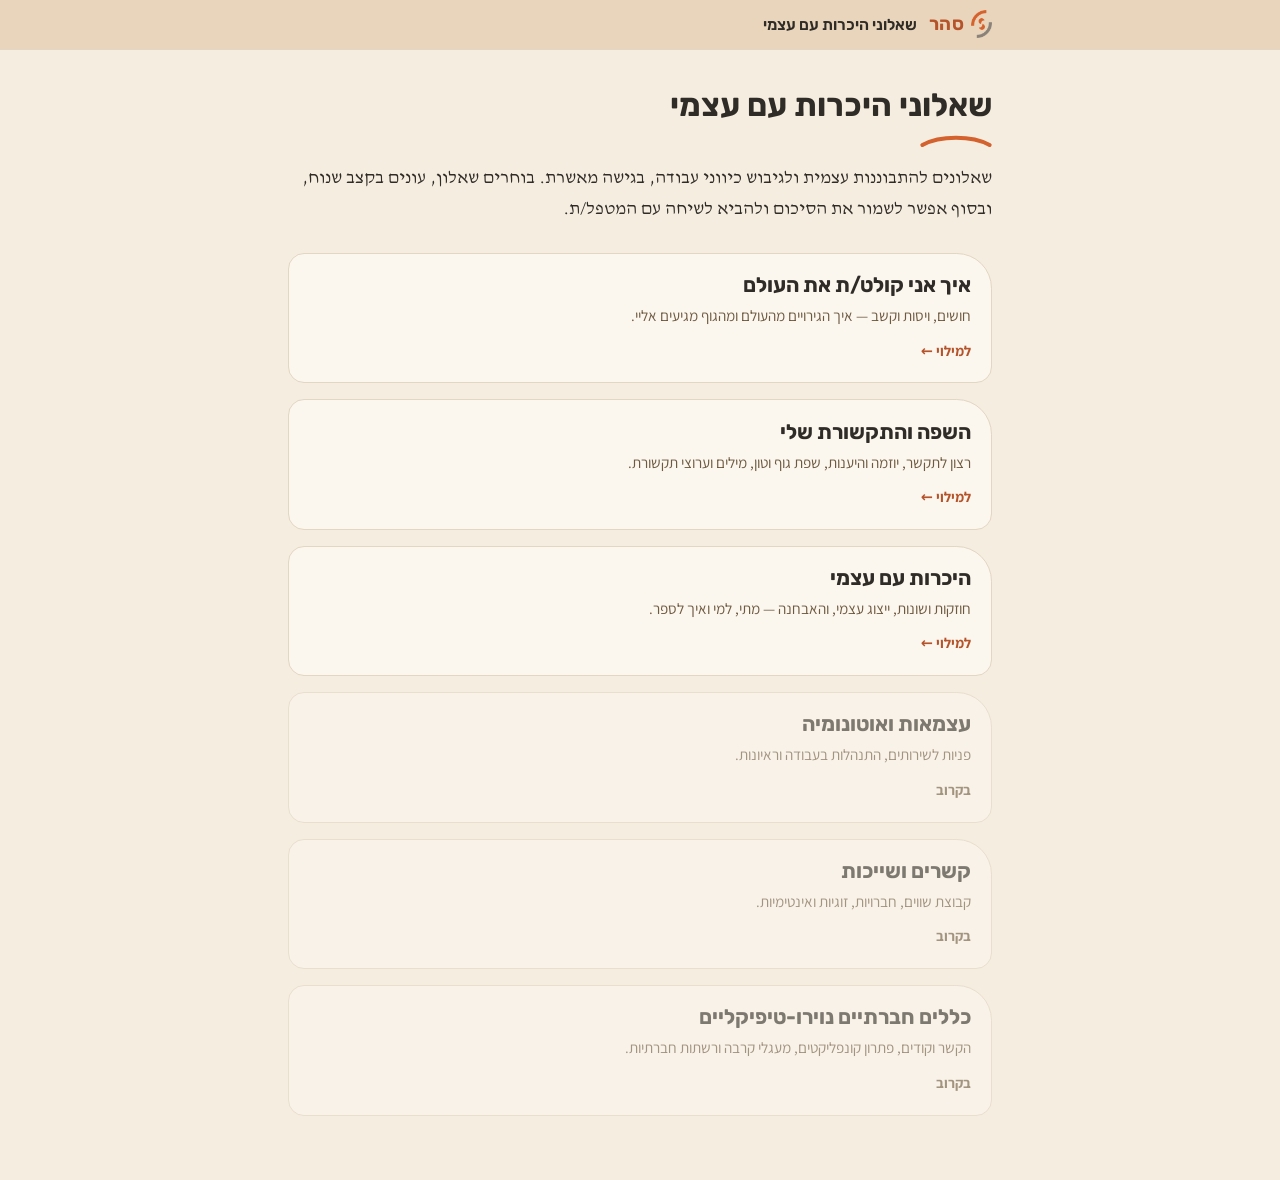
==== commit 87bda272: "הוספת שאלון 3 (היכרות עם עצמי) + הפעלת הכרטיס והרחבת רשימת השאלונים בעמוד הנחיתה Co-Authored-By: Cla" ====
--- a/index.html
+++ b/index.html
@@ -33,9 +33,24 @@
         <p>רצון לתקשר, יוזמה והיענות, שפת גוף וטון, מילים וערוצי תקשורת.</p>
         <span class="go">למילוי ←</span>
       </a>
-      <div class="qcard soon">
+      <a class="qcard" href="self-knowledge.html">
         <h3>היכרות עם עצמי</h3>
         <p>חוזקות ושונות, ייצוג עצמי, והאבחנה — מתי, למי ואיך לספר.</p>
+        <span class="go">למילוי ←</span>
+      </a>
+      <div class="qcard soon">
+        <h3>עצמאות ואוטונומיה</h3>
+        <p>פניות לשירותים, התנהלות בעבודה וראיונות.</p>
+        <span class="go">בקרוב</span>
+      </div>
+      <div class="qcard soon">
+        <h3>קשרים ושייכות</h3>
+        <p>קבוצת שווים, חברויות, זוגיות ואינטימיות.</p>
+        <span class="go">בקרוב</span>
+      </div>
+      <div class="qcard soon">
+        <h3>כללים חברתיים נוירו-טיפיקליים</h3>
+        <p>הקשר וקודים, פתרון קונפליקטים, מעגלי קרבה ורשתות חברתיות.</p>
         <span class="go">בקרוב</span>
       </div>
     </div>
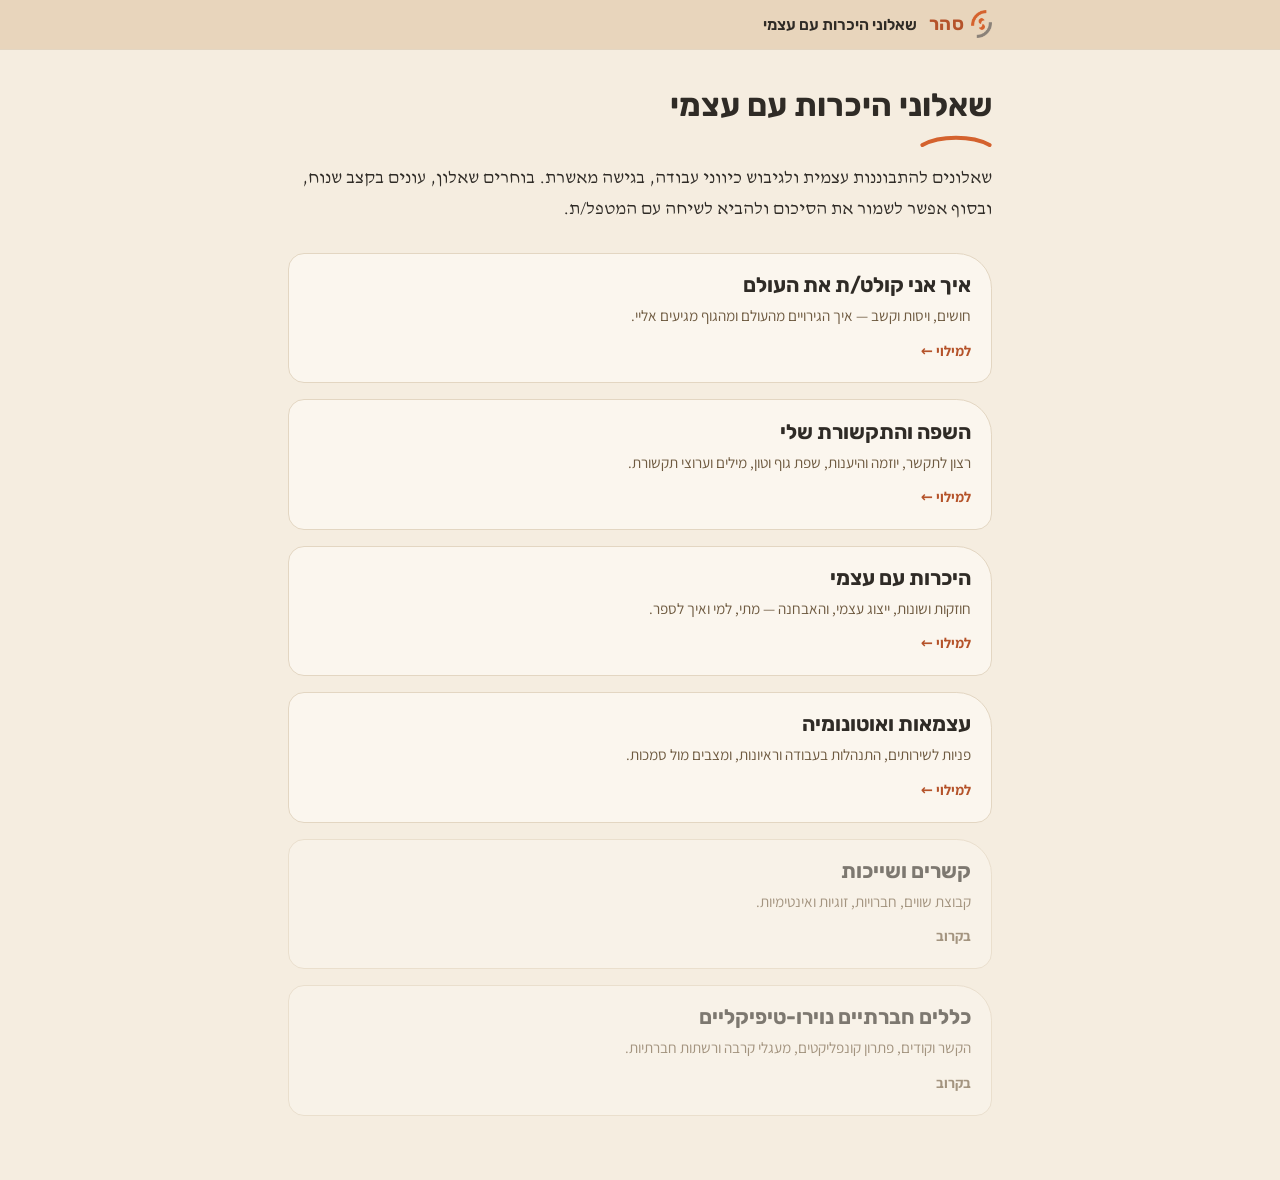
==== commit 2df3cbdf: "הוספת שאלון 4 (עצמאות ואוטונומיה) + הפעלת הכרטיס Co-Authored-By: Claude Opus 4.8 <noreply@anthropic." ====
--- a/index.html
+++ b/index.html
@@ -38,11 +38,11 @@
         <p>חוזקות ושונות, ייצוג עצמי, והאבחנה — מתי, למי ואיך לספר.</p>
         <span class="go">למילוי ←</span>
       </a>
-      <div class="qcard soon">
+      <a class="qcard" href="independence.html">
         <h3>עצמאות ואוטונומיה</h3>
-        <p>פניות לשירותים, התנהלות בעבודה וראיונות.</p>
-        <span class="go">בקרוב</span>
-      </div>
+        <p>פניות לשירותים, התנהלות בעבודה וראיונות, ומצבים מול סמכות.</p>
+        <span class="go">למילוי ←</span>
+      </a>
       <div class="qcard soon">
         <h3>קשרים ושייכות</h3>
         <p>קבוצת שווים, חברויות, זוגיות ואינטימיות.</p>
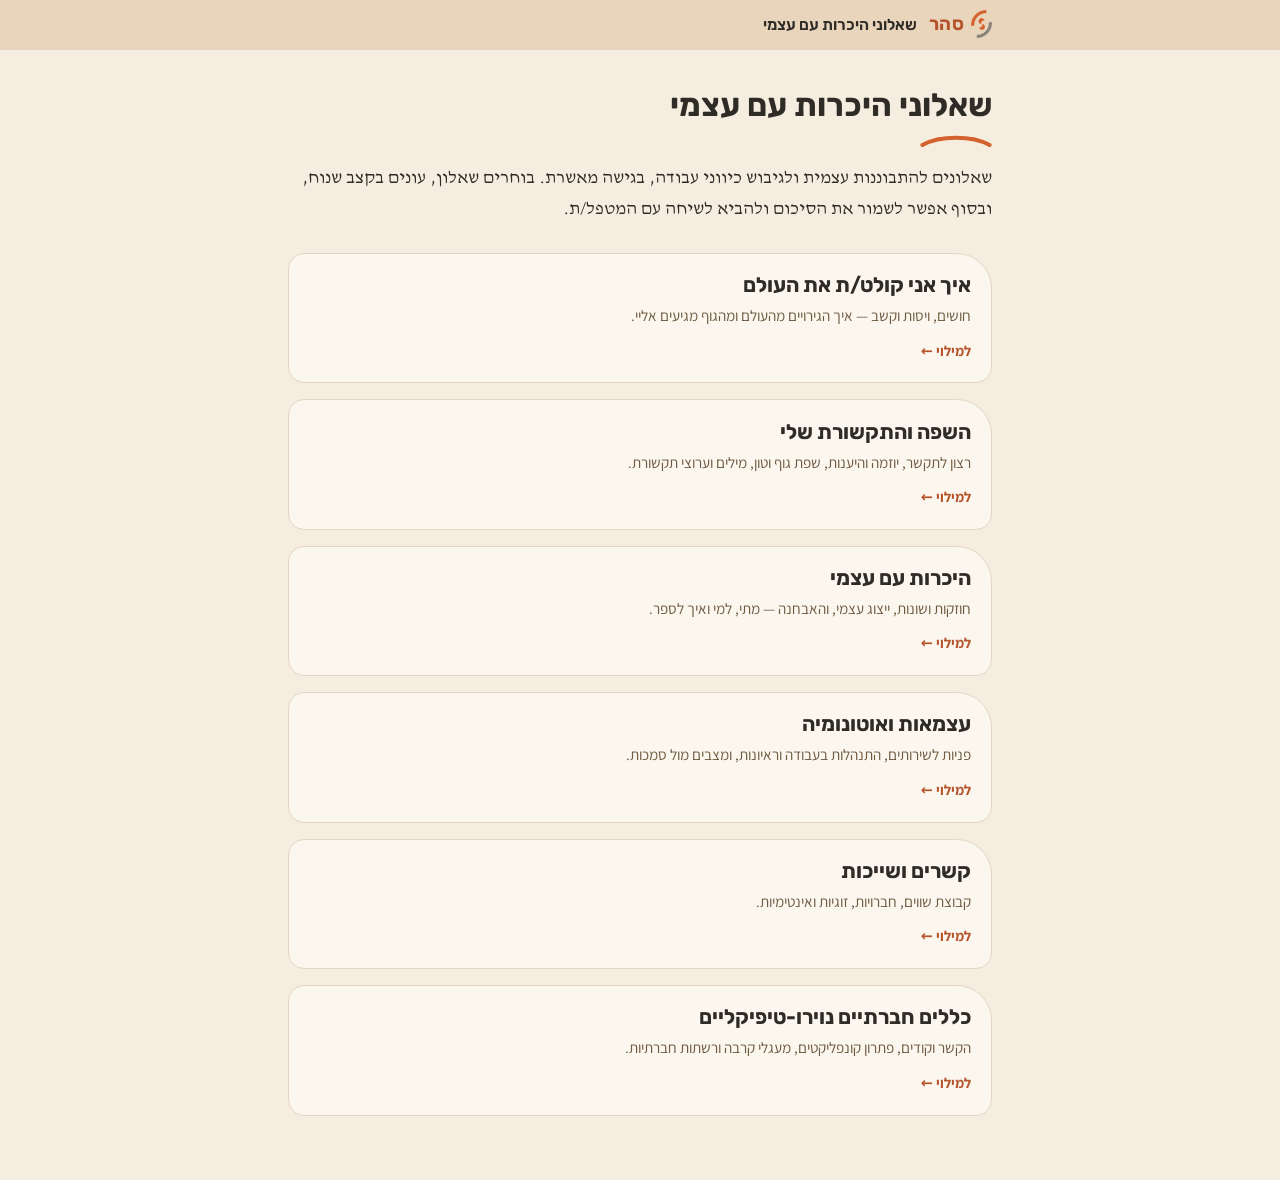
==== commit 5faa600f: "השלמת מערך המבוגרים: שאלון 5 (קשרים ושייכות) ושאלון 6 (כללים חברתיים נוירו-טיפיקליים) Co-Authored-By" ====
--- a/index.html
+++ b/index.html
@@ -43,16 +43,16 @@
         <p>פניות לשירותים, התנהלות בעבודה וראיונות, ומצבים מול סמכות.</p>
         <span class="go">למילוי ←</span>
       </a>
-      <div class="qcard soon">
+      <a class="qcard" href="relationships.html">
         <h3>קשרים ושייכות</h3>
         <p>קבוצת שווים, חברויות, זוגיות ואינטימיות.</p>
-        <span class="go">בקרוב</span>
-      </div>
-      <div class="qcard soon">
+        <span class="go">למילוי ←</span>
+      </a>
+      <a class="qcard" href="social-rules.html">
         <h3>כללים חברתיים נוירו-טיפיקליים</h3>
         <p>הקשר וקודים, פתרון קונפליקטים, מעגלי קרבה ורשתות חברתיות.</p>
-        <span class="go">בקרוב</span>
-      </div>
+        <span class="go">למילוי ←</span>
+      </a>
     </div>
   </section>
 </main>
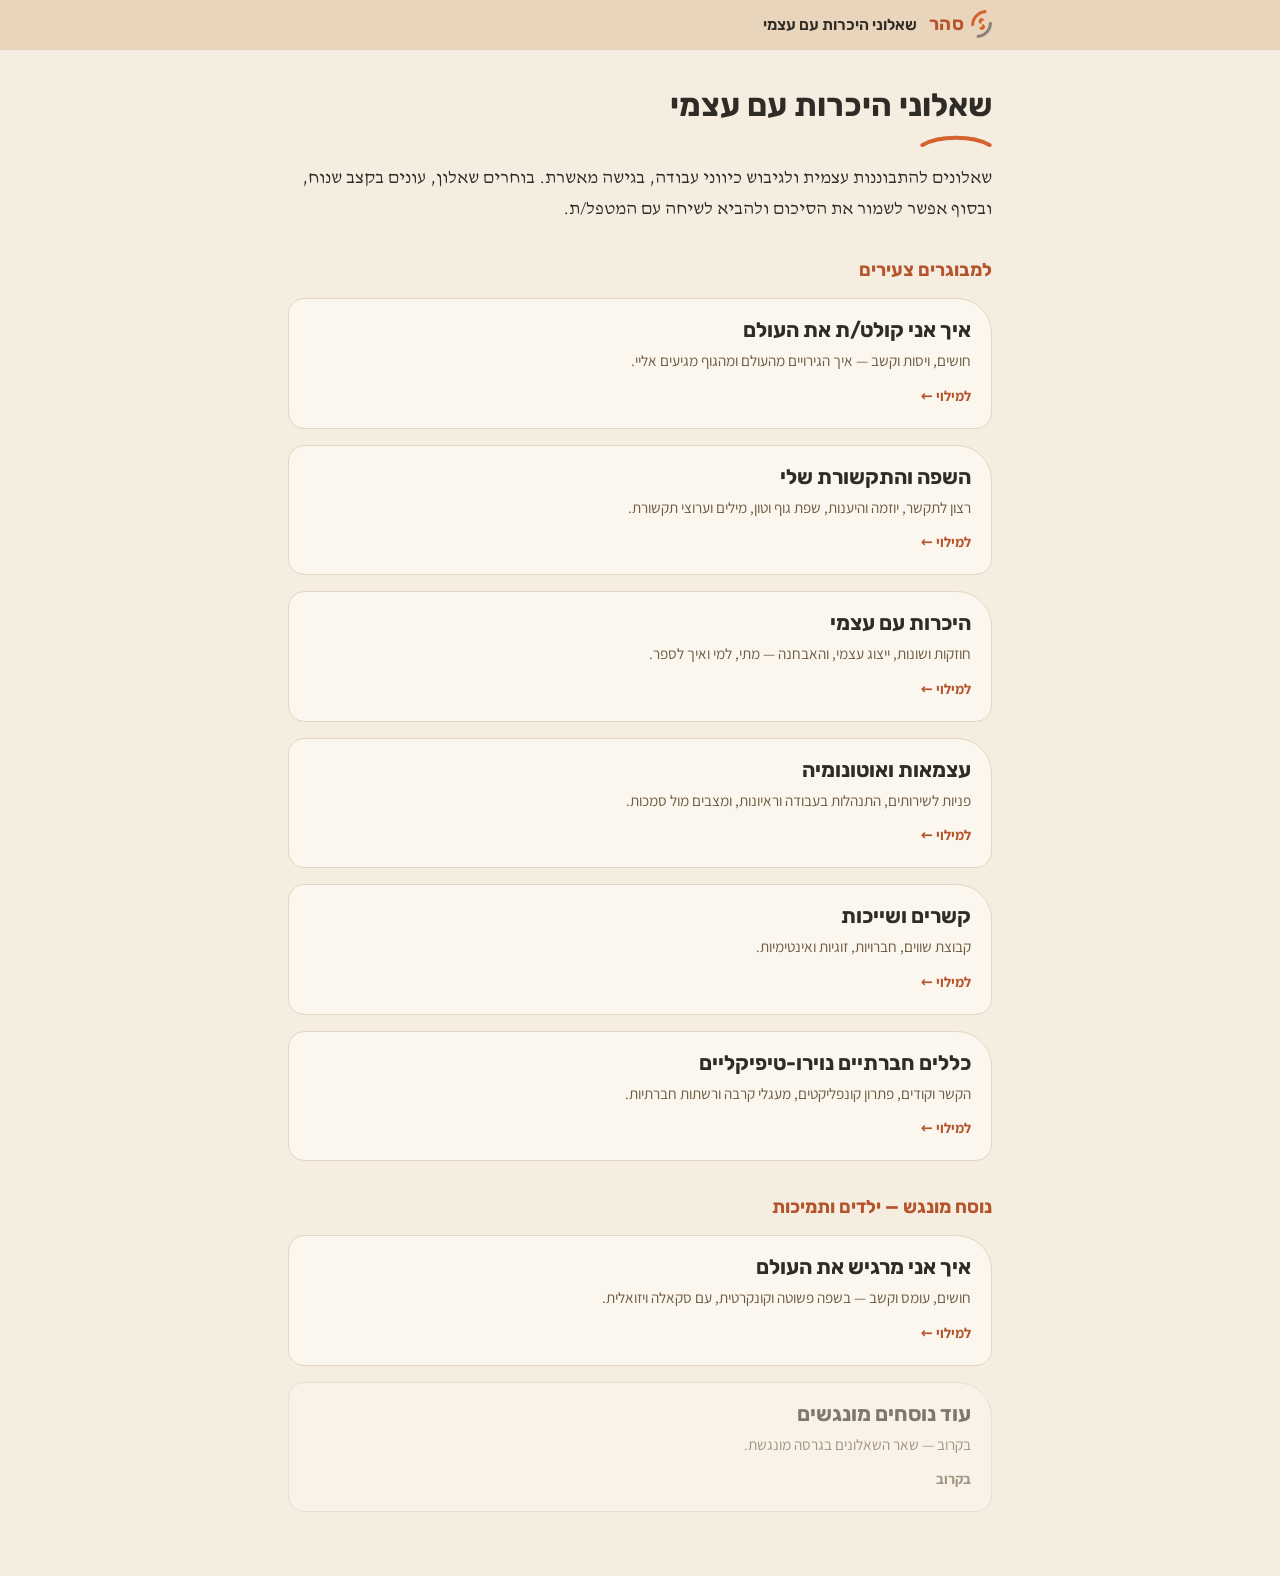
==== commit 0c392f9e: "נוסח מונגש: תמיכת מנוע לסקאלה ויזואלית (variant accessible) + שאלון חושים לילדים + מקבץ בעמוד הנחיתה" ====
--- a/index.html
+++ b/index.html
@@ -22,6 +22,7 @@
     <svg class="arc" viewBox="0 0 90 18" fill="none" aria-hidden="true"><path d="M3 15 C 25 3, 65 3, 87 15" stroke="#D4622E" stroke-width="5" stroke-linecap="round"/></svg>
     <p class="lead">שאלונים להתבוננות עצמית ולגיבוש כיווני עבודה, בגישה מאשרת. בוחרים שאלון, עונים בקצב שנוח, ובסוף אפשר לשמור את הסיכום ולהביא לשיחה עם המטפל/ת.</p>
 
+    <h3 class="group-title">למבוגרים צעירים</h3>
     <div class="cards">
       <a class="qcard" href="sensory.html">
         <h3>איך אני קולט/ת את העולם</h3>
@@ -54,6 +55,20 @@
         <span class="go">למילוי ←</span>
       </a>
     </div>
+
+    <h3 class="group-title">נוסח מונגש — ילדים ותמיכות</h3>
+    <div class="cards">
+      <a class="qcard" href="sensory-kids.html">
+        <h3>איך אני מרגיש את העולם</h3>
+        <p>חושים, עומס וקשב — בשפה פשוטה וקונקרטית, עם סקאלה ויזואלית.</p>
+        <span class="go">למילוי ←</span>
+      </a>
+      <div class="qcard soon">
+        <h3>עוד נוסחים מונגשים</h3>
+        <p>בקרוב — שאר השאלונים בגרסה מונגשת.</p>
+        <span class="go">בקרוב</span>
+      </div>
+    </div>
   </section>
 </main>
 </body>
--- a/styles.css
+++ b/styles.css
@@ -133,7 +133,8 @@
 /* landing page */
 .landing-hero{margin-top:2.2rem}
 .landing-hero h2{font-size:2rem;margin-bottom:.5rem}
-.cards{display:grid;gap:1rem;margin-top:1.8rem}
+.group-title{font-family:var(--head);font-size:1.15rem;color:var(--accent-strong);margin:2.2rem 0 0}
+.cards{display:grid;gap:1rem;margin-top:1rem}
 .qcard{display:block;text-decoration:none;color:inherit;background:var(--surface);
   border:1px solid var(--line);border-radius:var(--radius);border-top-right-radius:2.2rem;
   padding:1.2rem 1.25rem;transition:border-color .12s,transform .12s}
@@ -145,6 +146,26 @@
 .soon:hover{transform:none;border-color:var(--line)}
 .soon .go{color:var(--muted)}
 
+/* accessible variant — visual scale track + larger, calmer type */
+.scale-track{position:relative;display:flex;justify-content:space-between;gap:.3rem;padding:.4rem .4rem 0}
+.track-line{position:absolute;top:1.3rem;right:13%;left:13%;height:3px;background:var(--line);z-index:0;border-radius:2px}
+.track-pt{position:relative;z-index:1;flex:1;display:flex;justify-content:center;min-width:0}
+.track-pt input{position:absolute;opacity:0;width:1px;height:1px}
+.track-pt label{display:flex;flex-direction:column;align-items:center;gap:.5rem;cursor:pointer;
+  font-size:.82rem;color:var(--muted);text-align:center;line-height:1.25}
+.track-pt .dot{width:1.7rem;height:1.7rem;border-radius:50%;border:3px solid var(--line);
+  background:var(--surface);box-sizing:border-box;transition:background .12s,border-color .12s}
+.track-pt input:checked+label .dot{background:var(--accent);border-color:var(--accent-strong)}
+.track-pt input:checked+label{color:var(--fg);font-weight:700}
+.track-pt input:focus-visible+label .dot{outline:2px solid var(--accent-strong);outline-offset:2px}
+
+:root.accessible body{font-size:17px}
+:root.accessible .item{padding:1.25rem 1.2rem}
+:root.accessible .item legend{font-size:1.18rem;line-height:1.5;margin-bottom:1rem}
+:root.accessible .domain{margin-top:2.8rem}
+:root.accessible .domain h3{font-size:1.5rem}
+:root.accessible .reflect label.q{font-size:1.12rem}
+
 @media (prefers-reduced-motion:reduce){*{transition:none!important}}
 @media print{
   header.bar,.intro,#app,.submit-box,.saved-hint,.back-link,.summary .actions,.summary>.lead{display:none!important}
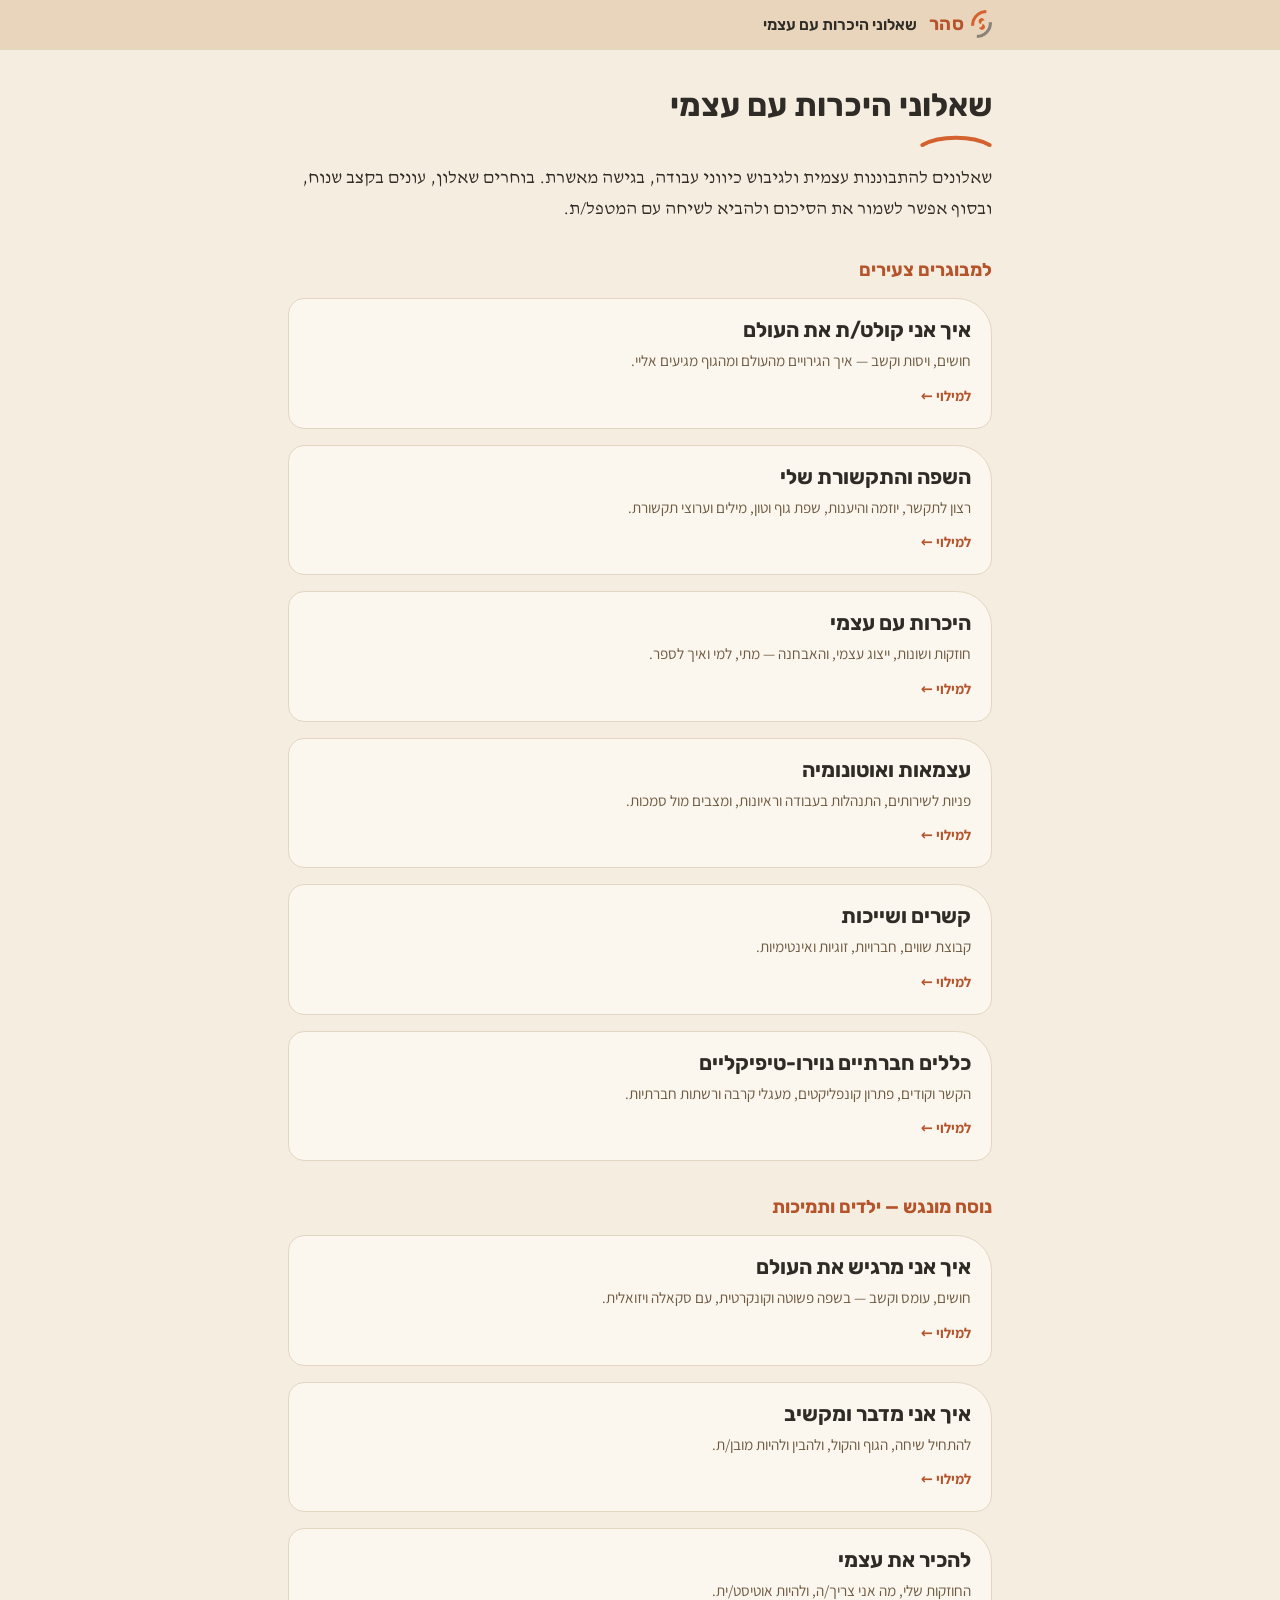
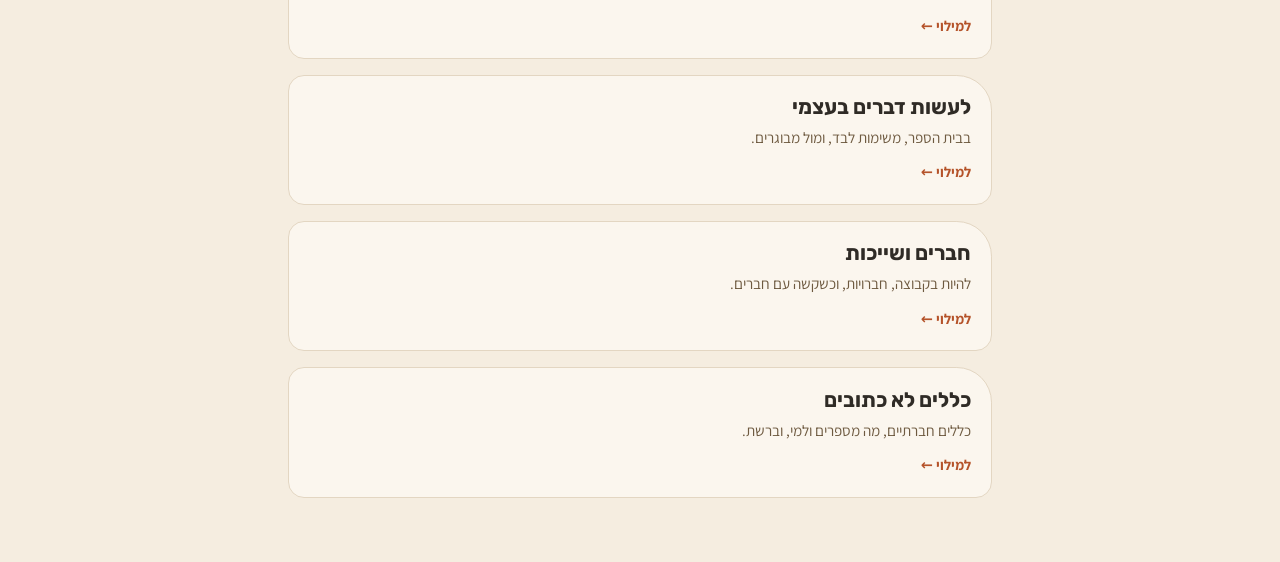
==== commit 06ee9bf3: "השלמת כל הנוסחים המונגשים לילדים (שפה, היכרות עצמית, עצמאות, חברים, כללים) — דו-לשוני עברית/English " ====
--- a/index.html
+++ b/index.html
@@ -3,7 +3,11 @@
 <head>
 <meta charset="utf-8">
 <meta name="viewport" content="width=device-width, initial-scale=1, viewport-fit=cover">
-<title>שאלוני סהר</title>
+<title>שאלונים לבחירה ומילוי</title>
+<meta property="og:title" content="שאלונים לבחירה ומילוי">
+<meta property="og:description" content="שאלונים להיכרות עם עצמי — בוחרים שאלון, עונים בקצב שנוח, ושומרים סיכום.">
+<meta property="og:type" content="website">
+<meta name="description" content="שאלונים להיכרות עם עצמי — בוחרים שאלון, עונים בקצב שנוח, ושומרים סיכום.">
 <link rel="icon" href="logo.png">
 <link rel="stylesheet" href="https://fonts.googleapis.com/css2?family=Rubik:wght@500;600;700&family=Assistant:wght@400;500;600;700&family=David+Libre:wght@400;500&display=swap">
 <link rel="stylesheet" href="styles.css">
@@ -63,11 +67,31 @@
         <p>חושים, עומס וקשב — בשפה פשוטה וקונקרטית, עם סקאלה ויזואלית.</p>
         <span class="go">למילוי ←</span>
       </a>
-      <div class="qcard soon">
-        <h3>עוד נוסחים מונגשים</h3>
-        <p>בקרוב — שאר השאלונים בגרסה מונגשת.</p>
-        <span class="go">בקרוב</span>
-      </div>
+      <a class="qcard" href="language-kids.html">
+        <h3>איך אני מדבר ומקשיב</h3>
+        <p>להתחיל שיחה, הגוף והקול, ולהבין ולהיות מובן/ת.</p>
+        <span class="go">למילוי ←</span>
+      </a>
+      <a class="qcard" href="self-knowledge-kids.html">
+        <h3>להכיר את עצמי</h3>
+        <p>החוזקות שלי, מה אני צריך/ה, ולהיות אוטיסט/ית.</p>
+        <span class="go">למילוי ←</span>
+      </a>
+      <a class="qcard" href="independence-kids.html">
+        <h3>לעשות דברים בעצמי</h3>
+        <p>בבית הספר, משימות לבד, ומול מבוגרים.</p>
+        <span class="go">למילוי ←</span>
+      </a>
+      <a class="qcard" href="relationships-kids.html">
+        <h3>חברים ושייכות</h3>
+        <p>להיות בקבוצה, חברויות, וכשקשה עם חברים.</p>
+        <span class="go">למילוי ←</span>
+      </a>
+      <a class="qcard" href="social-rules-kids.html">
+        <h3>כללים לא כתובים</h3>
+        <p>כללים חברתיים, מה מספרים ולמי, וברשת.</p>
+        <span class="go">למילוי ←</span>
+      </a>
     </div>
   </section>
 </main>
